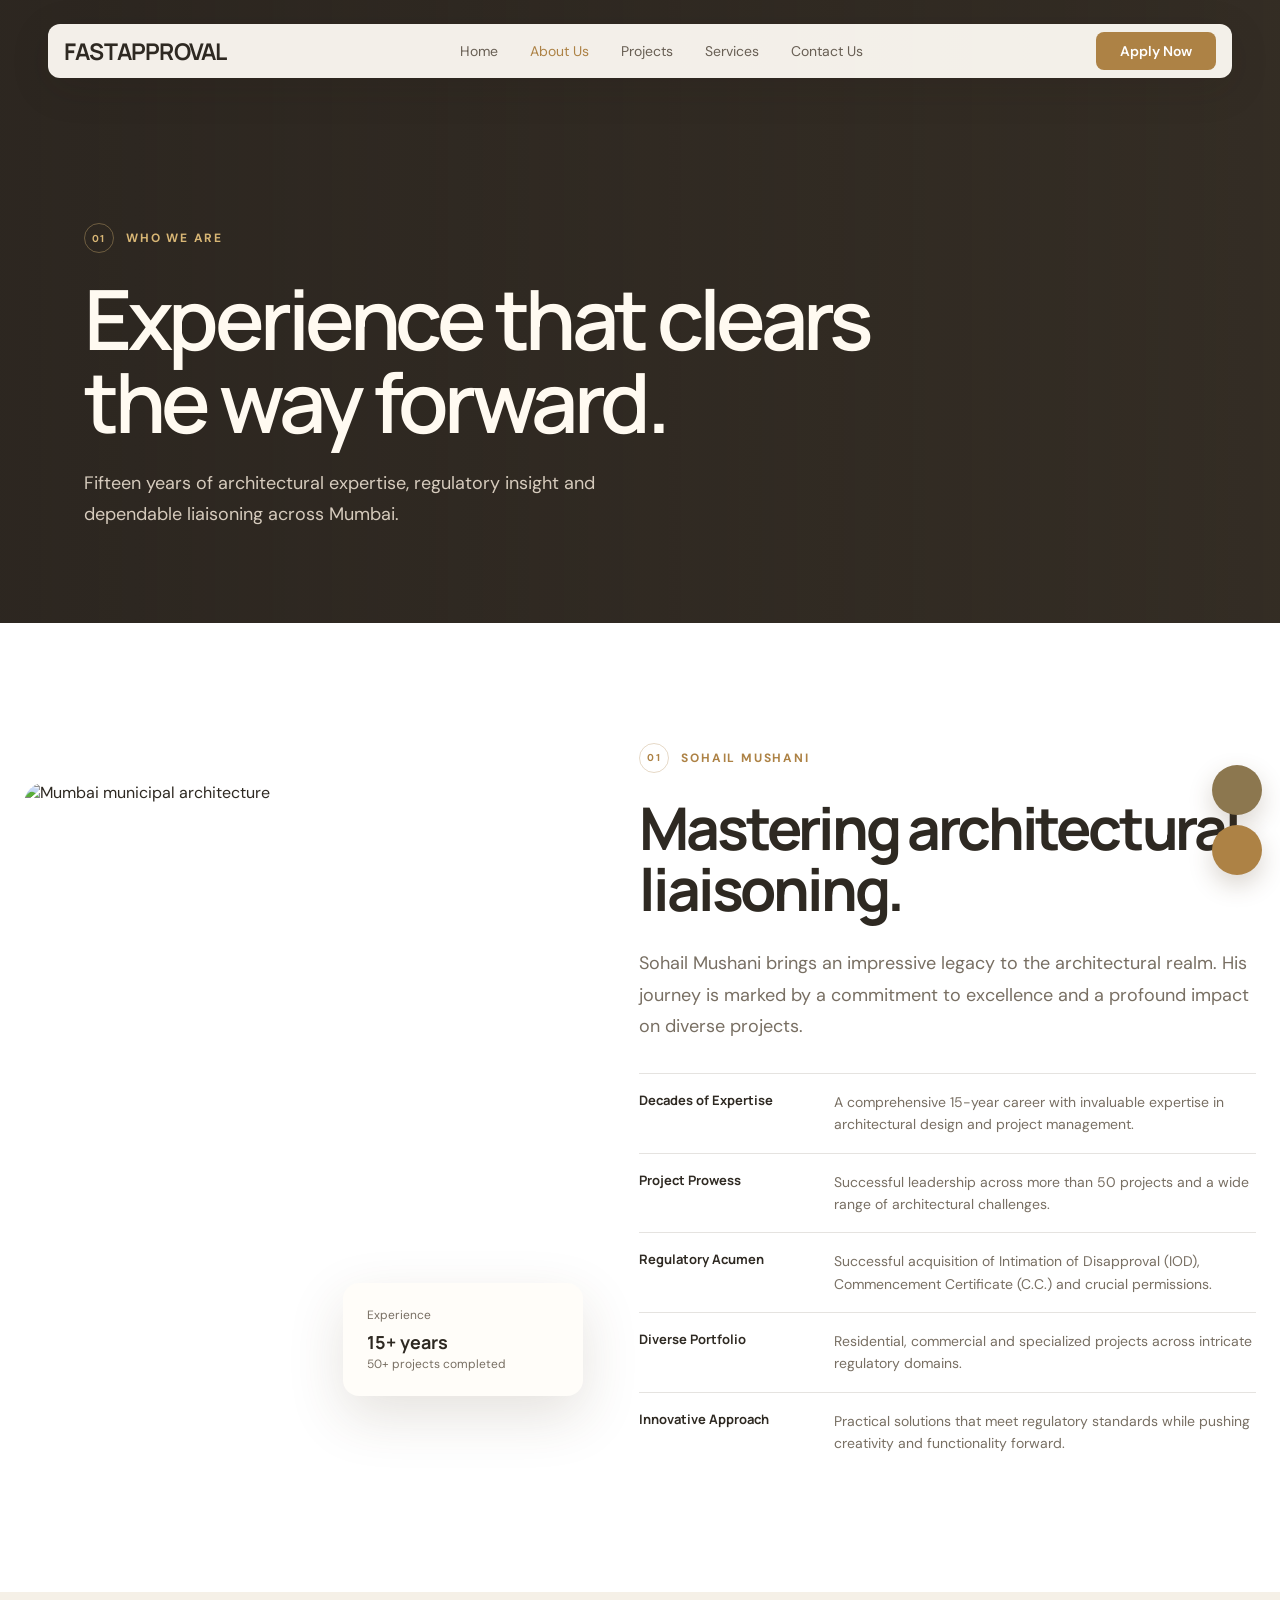
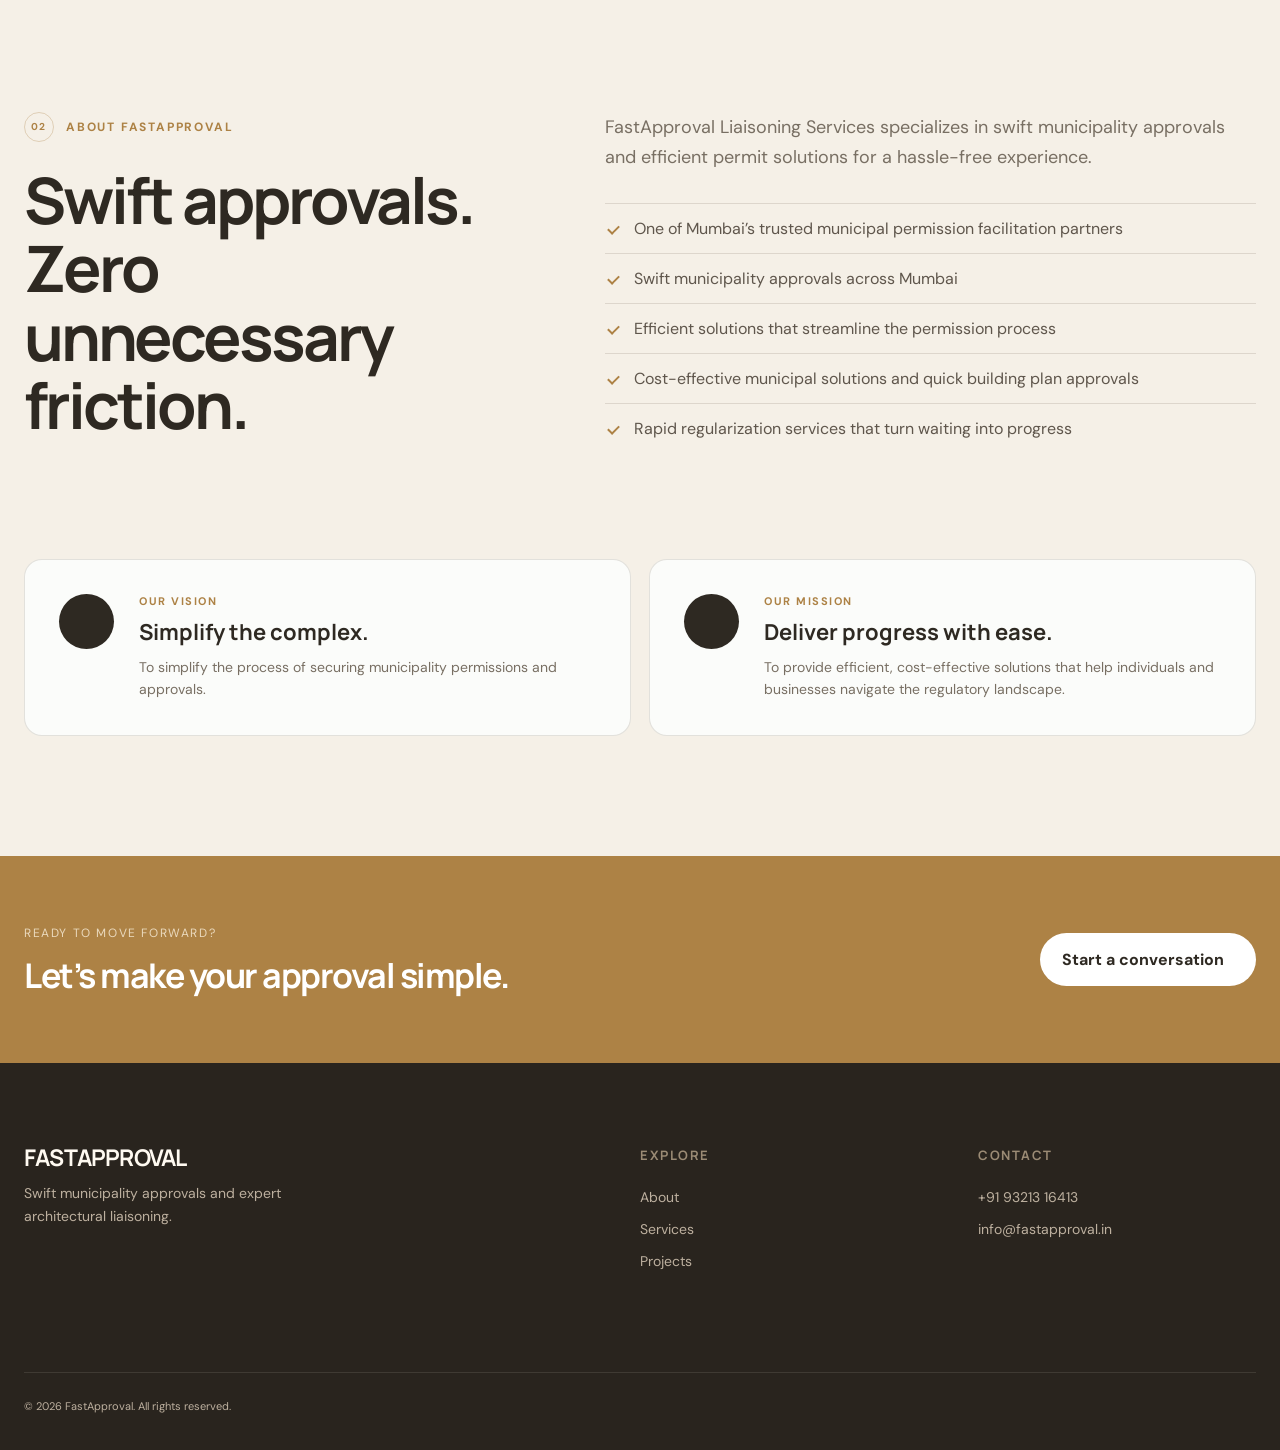
==== frontend/about.html @ 4da354e5 "Update styles for improved aesthetics and accessibility across the frontend" ====
<!doctype html>
<html lang="en">
<head>
  <meta charset="UTF-8" /><meta name="viewport" content="width=device-width, initial-scale=1.0" />
  <meta name="description" content="Meet FastApproval and architectural liaisoning expert Sohail Mushani." />
  <title>About Us | FastApproval</title>
  <link rel="preconnect" href="https://fonts.googleapis.com" /><link rel="preconnect" href="https://fonts.gstatic.com" crossorigin />
  <link href="https://fonts.googleapis.com/css2?family=DM+Sans:wght@400;500;600&family=Manrope:wght@400;500;600;700&display=swap" rel="stylesheet" />
  <link rel="stylesheet" href="./styles.css" />
</head>
<body>
  <header class="inner-hero about-hero">
    <nav class="nav-wrap"><div class="nav inner-nav"><a class="logo" href="./index.html">FASTAPPROVAL</a><div class="nav-links"><a href="./index.html">Home</a><a class="active" href="./about.html">About Us</a><a href="./projects.html">Projects</a><a href="./services.html">Services</a><a href="./contact.html">Contact Us</a></div><a class="nav-cta gold" href="./contact.html">Apply Now</a></div></nav>
    <div class="inner-hero-copy"><div class="eyebrow light"><span>01</span> Who we are</div><h1>Experience that clears<br />the way forward.</h1><p>Fifteen years of architectural expertise, regulatory insight and dependable liaisoning across Mumbai.</p></div>
  </header>
  <main>
    <section class="section inner-about">
      <div class="about-layout">
        <div class="about-visual reveal"><img src="https://images.unsplash.com/photo-1570168007204-dfb528c6958f?auto=format&fit=crop&w=1200&q=88" alt="Mumbai municipal architecture" /><div class="experience-card"><span>Experience</span><strong>15+ years</strong><small>50+ projects completed</small></div></div>
        <div class="about-copy reveal"><div class="eyebrow"><span>01</span> Sohail Mushani</div><h2>Mastering architectural liaisoning.</h2><p class="lead">Sohail Mushani brings an impressive legacy to the architectural realm. His journey is marked by a commitment to excellence and a profound impact on diverse projects.</p>
          <div class="detailed-list">
            <article><strong>Decades of Expertise</strong><p>A comprehensive 15-year career with invaluable expertise in architectural design and project management.</p></article>
            <article><strong>Project Prowess</strong><p>Successful leadership across more than 50 projects and a wide range of architectural challenges.</p></article>
            <article><strong>Regulatory Acumen</strong><p>Successful acquisition of Intimation of Disapproval (IOD), Commencement Certificate (C.C.) and crucial permissions.</p></article>
            <article><strong>Diverse Portfolio</strong><p>Residential, commercial and specialized projects across intricate regulatory domains.</p></article>
            <article><strong>Innovative Approach</strong><p>Practical solutions that meet regulatory standards while pushing creativity and functionality forward.</p></article>
          </div>
        </div>
      </div>
    </section>
    <section class="section beige-section">
      <div class="inner-story reveal"><div><div class="eyebrow"><span>02</span> About FastApproval</div><h2>Swift approvals.<br />Zero unnecessary friction.</h2></div><div><p>FastApproval Liaisoning Services specializes in swift municipality approvals and efficient permit solutions for a hassle-free experience.</p><ul class="premium-checks"><li>One of Mumbai’s trusted municipal permission facilitation partners</li><li>Swift municipality approvals across Mumbai</li><li>Efficient solutions that streamline the permission process</li><li>Cost-effective municipal solutions and quick building plan approvals</li><li>Rapid regularization services that turn waiting into progress</li></ul></div></div>
      <div class="purpose-grid reveal"><article><span><i data-lucide="eye"></i></span><div><p>Our Vision</p><h3>Simplify the complex.</h3><small>To simplify the process of securing municipality permissions and approvals.</small></div></article><article><span><i data-lucide="compass"></i></span><div><p>Our Mission</p><h3>Deliver progress with ease.</h3><small>To provide efficient, cost-effective solutions that help individuals and businesses navigate the regulatory landscape.</small></div></article></div>
    </section>
    <section class="page-cta"><div><span>Ready to move forward?</span><h2>Let’s make your approval simple.</h2></div><a href="./contact.html">Start a conversation <i data-lucide="arrow-up-right"></i></a></section>
  </main>
  <footer class="footer compact-footer"><div class="footer-brand"><a class="logo" href="./index.html">FASTAPPROVAL</a><p>Swift municipality approvals and expert architectural liaisoning.</p></div><div><h3>Explore</h3><a href="./about.html">About</a><a href="./services.html">Services</a><a href="./projects.html">Projects</a></div><div><h3>Contact</h3><a href="tel:+919321316413">+91 93213 16413</a><a href="mailto:info@fastapproval.in">info@fastapproval.in</a></div><p class="copyright">© 2026 FastApproval. All rights reserved.</p></footer>
  <div class="floating-actions"><a class="whatsapp" href="https://wa.me/919321316413" aria-label="WhatsApp"><i data-lucide="message-circle"></i></a><a href="tel:+919321316413" aria-label="Call"><i data-lucide="phone"></i></a></div>
  <script src="https://unpkg.com/lucide@latest"></script><script src="./script.js"></script>
</body>
</html>
---- frontend/styles.css ----
:root{--ink:#2e2922;--muted:#786f63;--blue:#ad8245;--cyan:#d8b675;--cream:#f5f0e7;--line:rgba(73,58,38,.14);--white:#fff;--radius:22px}
*{box-sizing:border-box}html{scroll-behavior:smooth}body{margin:0;font-family:"DM Sans",sans-serif;color:var(--ink);background:#fff;-webkit-font-smoothing:antialiased}a{color:inherit;text-decoration:none}h1,h2,h3,.logo{font-family:"Manrope",sans-serif}button,input,textarea{font:inherit}.hero{min-height:100vh;position:relative;overflow:hidden;color:#f7f2ea;background:#000;display:flex;flex-direction:column}.hero:after{content:"";position:absolute;inset:0;z-index:1;pointer-events:none;background:radial-gradient(circle at 23% 43%,rgba(238,191,124,.16),transparent 32%),linear-gradient(90deg,rgba(3,13,22,.5),rgba(4,17,28,.06) 76%),linear-gradient(180deg,rgba(2,10,18,.16),rgba(2,10,18,.42))}.hero-video{position:absolute;inset:0;width:100%;height:100%;object-fit:cover;z-index:0;filter:saturate(1.16) contrast(1.05) brightness(1.08)}.nav-wrap{position:relative;z-index:2;padding:24px 24px 0}.nav{max-width:1240px;margin:auto;border-radius:12px;padding:8px 16px;display:flex;align-items:center;justify-content:space-between;gap:18px}.logo{font-size:23px;font-weight:700;letter-spacing:-.8px}.nav-links{display:none;align-items:center;gap:32px;font-size:14px}.nav-links a{transition:.2s}.nav-links a:hover{color:#d1d5db}.nav-cta,.primary-btn{display:inline-flex;align-items:center;justify-content:center;background:#fff;color:#000;border-radius:8px;font-size:14px;font-weight:600;padding:10px 24px}.hero-content{position:relative;z-index:2;flex:1;display:flex;flex-direction:column;justify-content:flex-end;padding:0 24px 48px}.hero-grid{width:100%;max-width:1240px;margin:auto auto 0}.animated-heading{margin:0 0 18px;font-size:40px;line-height:1.02;font-weight:500;letter-spacing:-2px;max-width:820px;color:#fff8ed;text-shadow:0 12px 34px rgba(1,9,16,.5)}.animated-heading .line{display:block}.animated-heading .char{display:inline-block;opacity:0;transform:translateX(-18px);transition:opacity .5s,transform .5s}.animated-heading.ready .char{opacity:1;transform:none}.hero-copy p{max-width:620px;margin:0 0 20px;color:rgba(247,242,234,.86);font-size:16px;line-height:1.7}.hero-actions{display:flex;flex-wrap:wrap;gap:16px}.primary-btn,.secondary-btn{padding:12px 32px;font-size:16px}.secondary-btn{display:inline-flex;align-items:center;justify-content:center;border:1px solid rgba(255,255,255,.2);color:#f7f2ea;border-radius:8px;font-weight:500}.hero-tag-wrap{display:flex;margin-top:32px}.hero-tag{border-radius:12px;padding:12px 24px;font-size:18px;font-weight:400}.fade-in{opacity:0;transition:opacity 1s}.fade-in.visible{opacity:1}.liquid-glass{background:rgba(0,0,0,.4);backdrop-filter:blur(7px);-webkit-backdrop-filter:blur(7px);box-shadow:inset 0 1px 1px rgba(255,255,255,.1);position:relative;overflow:hidden}.liquid-glass:before{content:"";position:absolute;inset:0;border-radius:inherit;border:1px solid rgba(255,255,255,.24);pointer-events:none}
.section{padding:120px max(24px,calc((100vw - 1240px)/2))}.eyebrow{display:flex;align-items:center;gap:12px;color:var(--blue);text-transform:uppercase;letter-spacing:1.8px;font-size:12px;font-weight:700;margin-bottom:24px}.eyebrow span{width:30px;height:30px;border:1px solid rgba(173,130,69,.3);border-radius:50%;display:grid;place-items:center;font-size:10px}.eyebrow.light{color:#d8b675}.eyebrow.light span{border-color:rgba(216,182,117,.38)}.trust-strip{max-width:1120px;margin:-34px auto 0;position:relative;z-index:3;background:#fffdf9;border-radius:20px;box-shadow:0 22px 70px rgba(83,62,32,.12);display:grid;grid-template-columns:repeat(4,1fr);padding:25px 20px}.trust-item{padding:5px 30px;border-right:1px solid var(--line);display:flex;flex-direction:column}.trust-item:last-child{border:0}.trust-item strong{font:700 27px "Manrope";letter-spacing:-1px}.trust-item span{font-size:13px;color:var(--muted);margin-top:4px}.about-layout{display:grid;grid-template-columns:.92fr 1.08fr;gap:90px;align-items:center}.about-visual{position:relative}.about-visual img{display:block;width:100%;height:650px;object-fit:cover;border-radius:var(--radius)}.experience-card{position:absolute;right:-34px;bottom:36px;width:240px;padding:24px;border-radius:16px;background:#fffdf9;box-shadow:0 20px 55px rgba(83,62,32,.15);display:flex;flex-direction:column}.experience-card span,.experience-card small{color:var(--muted);font-size:12px}.experience-card strong{font:700 18px "Manrope";margin:7px 0 2px}.about-copy .kicker{color:var(--blue);font-weight:600}.about-copy h2,.section-top h2,.noc-intro h2,.process-heading h2,.contact-copy h2{font-size:clamp(38px,4.6vw,64px);line-height:1.05;letter-spacing:-3.2px;margin:10px 0 28px}.about-copy .lead{font-size:18px;line-height:1.75;color:var(--muted)}.feature-list{margin:38px 0}.feature-list article{display:flex;gap:18px;padding:18px 0;border-top:1px solid var(--line)}.feature-list svg{color:var(--blue);width:23px;flex:none}.feature-list h3{font-size:16px;margin:0 0 6px}.feature-list p{color:var(--muted);margin:0;line-height:1.55;font-size:14px}.text-link{display:inline-flex;align-items:center;gap:9px;font-weight:700;border-bottom:1px solid;padding-bottom:6px}.text-link svg{width:17px}
.about-points{padding:0;margin:-15px 0 30px;list-style:none}.about-points li{position:relative;padding:7px 0 7px 24px;color:var(--muted);font-size:14px}.about-points li:before{content:"";position:absolute;left:2px;top:13px;width:8px;height:4px;border-left:2px solid var(--blue);border-bottom:2px solid var(--blue);transform:rotate(-45deg)}.purpose-grid{display:grid;grid-template-columns:1fr 1fr;gap:18px;margin-top:90px}.purpose-grid article{padding:34px;border:1px solid var(--line);border-radius:18px;display:flex;gap:25px;background:#fbfcfa}.purpose-grid article>span{width:55px;height:55px;display:grid;place-items:center;flex:none;border-radius:50%;background:var(--ink);color:var(--cyan)}.purpose-grid svg{width:23px}.purpose-grid p{color:var(--blue);font-size:11px;text-transform:uppercase;letter-spacing:1.5px;font-weight:700;margin:0 0 9px}.purpose-grid h3{font-size:22px;margin:0 0 9px}.purpose-grid small{color:var(--muted);font-size:14px;line-height:1.6}
.services-section{background:#f3ede2;color:var(--ink)}.section-top{display:flex;justify-content:space-between;align-items:end;gap:60px;margin-bottom:64px}.section-top>p{max-width:430px;color:var(--muted);line-height:1.7;font-size:17px;margin:0 0 10px}.section-top h2{margin-bottom:0}.service-grid{display:grid;grid-template-columns:repeat(6,1fr);gap:16px}.service-card{grid-column:span 2;min-height:350px;border:1px solid rgba(126,91,42,.18);border-radius:18px;padding:28px;position:relative;transition:.35s;background:rgba(255,255,255,.58)}.service-card.wide{grid-column:span 3}.service-card:hover{background:#fff;color:var(--ink);transform:translateY(-5px);box-shadow:0 20px 50px rgba(83,62,32,.1)}.service-card>.card-number{position:absolute;right:25px;top:25px;color:#a69a89;font-size:12px}.service-card>svg{width:38px;height:38px;color:var(--blue);margin-top:42px}.service-card h3{font-size:23px;line-height:1.2;margin:33px 0 13px;max-width:260px}.service-card p{color:var(--muted);line-height:1.65;margin:0;max-width:390px}.service-card:hover p{color:var(--muted)}.service-card>a{position:absolute;right:26px;bottom:25px;width:40px;height:40px;border:1px solid rgba(126,91,42,.2);border-radius:50%;display:grid;place-items:center}.service-card:hover>a{border-color:var(--line);background:#f7f2e9}.service-card>a svg{width:17px}
.noc-section{background:var(--cream);display:grid;grid-template-columns:.8fr 1.2fr;gap:100px}.noc-intro{position:sticky;top:35px;align-self:start}.noc-intro h2{font-size:52px}.noc-intro>p{color:var(--muted);line-height:1.75;font-size:17px}.noc-list{display:grid;grid-template-columns:1fr 1fr;border-top:1px solid var(--line)}.noc-list span{min-height:108px;border-bottom:1px solid var(--line);display:flex;align-items:center;gap:16px;font:600 16px "Manrope"}.noc-list span:nth-child(odd){border-right:1px solid var(--line);padding-right:25px}.noc-list span:nth-child(even){padding-left:25px}.noc-list svg{width:22px;color:var(--blue)}
.section-top.dark-text>p{color:var(--muted)}.project-feature{display:grid;grid-template-columns:1.2fr .8fr;border-radius:var(--radius);overflow:hidden;background:var(--ink);color:#fffaf1}.project-image{min-height:500px;background:url("https://images.unsplash.com/photo-1597047084897-51e81819a499?auto=format&fit=crop&w=1200&q=88") center/cover}.project-feature-copy{padding:60px}.project-feature-copy>span{color:var(--cyan);text-transform:uppercase;letter-spacing:1.5px;font-size:11px}.project-feature-copy h3{font-size:34px;line-height:1.2;letter-spacing:-1.5px;margin:20px 0}.project-feature-copy p{color:#c6b9a7;line-height:1.7}.project-tags{display:flex;flex-wrap:wrap;gap:8px;margin-top:35px}.project-tags span{font-size:12px;padding:9px 12px;border:1px solid rgba(255,248,234,.18);border-radius:30px}.project-list{margin-top:30px;border-top:1px solid var(--line)}.project-list article{display:grid;grid-template-columns:60px 1.1fr 1fr 30px;align-items:center;padding:25px 5px;border-bottom:1px solid var(--line);transition:.25s}.project-list article:hover{padding-left:18px;background:#faf6ef}.project-list article>span{font-size:11px;color:var(--blue)}.project-list h3{font-size:17px;margin:0}.project-list p{margin:0;color:var(--muted)}.project-list svg{width:18px}.liaisoning{margin-top:70px}.liaisoning>p{font-size:12px;text-transform:uppercase;letter-spacing:1.7px;color:var(--blue);font-weight:700}.liaisoning>div{display:flex;flex-wrap:wrap;gap:9px}.liaisoning span{padding:11px 15px;background:var(--cream);border-radius:30px;font-size:13px;color:#62594d}
.pipeline{margin-top:85px;padding-top:65px;border-top:1px solid var(--line);display:grid;grid-template-columns:.6fr 1.4fr;gap:70px}.pipeline-heading>p,.pipeline-columns>div>span{font-size:11px;text-transform:uppercase;letter-spacing:1.6px;color:var(--blue);font-weight:700}.pipeline-heading h3{font-size:36px;letter-spacing:-1.5px;margin:12px 0}.pipeline-columns{display:grid;grid-template-columns:1fr 1fr;gap:50px}.pipeline-columns article{display:grid;grid-template-columns:28px 1fr;column-gap:12px;padding:17px 0;border-bottom:1px solid var(--line)}.pipeline-columns svg{grid-row:1/3;width:19px;color:var(--blue)}.pipeline-columns p{margin:0;font-weight:600}.pipeline-columns small{color:var(--muted);margin-top:4px}
.process-section{background:#3b3328;color:#fffaf1}.process-heading{text-align:center;margin-bottom:65px}.process-heading .eyebrow{justify-content:center}.process-steps{display:grid;grid-template-columns:repeat(4,1fr)}.process-steps article{padding:35px;border-right:1px solid rgba(255,248,234,.14);position:relative}.process-steps article:last-child{border:0}.process-steps strong{position:absolute;right:22px;top:15px;color:#958671;font:500 12px "Manrope"}.process-steps svg{width:34px;height:34px;color:#d8b675}.process-steps h3{font-size:22px;margin:30px 0 12px}.process-steps p{color:#c6b9a7;line-height:1.65;font-size:14px}
.testimonials-section{background:#fff}.testimonial-intro{max-width:700px;margin-bottom:55px}.testimonial-intro h2{font-size:clamp(38px,4.5vw,62px);line-height:1.08;letter-spacing:-3px;margin:0}.testimonial-grid{display:grid;grid-template-columns:repeat(3,1fr);gap:18px}.testimonial-grid article{border:1px solid var(--line);border-radius:18px;padding:34px;min-height:330px;display:flex;flex-direction:column}.testimonial-grid article.featured{background:var(--cream);transform:translateY(-18px)}.testimonial-grid>article>svg{color:var(--blue);width:31px;height:31px}.testimonial-grid article>p{font-size:16px;line-height:1.75;color:#435460;flex:1;margin:28px 0}.testimonial-grid article>div{border-top:1px solid var(--line);padding-top:20px;display:flex;flex-direction:column}.testimonial-grid strong{font:700 14px "Manrope"}.testimonial-grid span{font-size:11px;color:var(--muted);margin-top:3px}
.contact-section{background:#f6f1e8}.contact-shell{background:#3b3328;border-radius:28px;padding:70px;display:grid;grid-template-columns:.85fr 1.15fr;gap:85px;color:#fffaf1;box-shadow:0 25px 70px rgba(76,58,34,.12)}.contact-copy h2{font-size:54px}.contact-copy>p{color:#c6b9a7;line-height:1.7;font-size:17px}.contact-details{margin-top:45px}.contact-details>a,.contact-details>div{display:flex;gap:15px;align-items:flex-start;margin:22px 0;color:#f7efe3;font-size:14px}.contact-details svg{width:20px;color:#d8b675;flex:none}.contact-details span{line-height:1.45}.contact-details small{display:block;color:#9f907b;margin-bottom:4px}.contact-form{display:grid;grid-template-columns:1fr 1fr;gap:20px;background:#fffdf9;color:var(--ink);padding:36px;border-radius:20px}.contact-form label span{display:block;font-size:12px;font-weight:700;margin:0 0 8px}.contact-form input,.contact-form textarea{width:100%;border:1px solid var(--line);border-radius:9px;background:#f8f4ed;padding:14px;color:var(--ink);outline:none}.contact-form input:focus,.contact-form textarea:focus{border-color:var(--blue)}.contact-form textarea{height:112px;resize:vertical}.contact-form .full{grid-column:1/-1}.contact-form button{border:0;border-radius:9px;background:#ad8245;color:#fff;padding:16px;display:flex;justify-content:center;align-items:center;gap:10px;font-weight:700;cursor:pointer}.contact-form button svg{width:18px}.disclaimer{max-width:1000px;margin:34px auto 0;color:#82786b;font-size:11px;line-height:1.7;text-align:center}
.map-card{margin-top:24px;background:#fff;border-radius:22px;padding:18px;display:grid;grid-template-columns:.65fr 1.35fr;gap:20px;box-shadow:0 15px 50px rgba(8,27,44,.07)}.map-card>div{padding:35px}.map-card>div>span{font-size:11px;text-transform:uppercase;letter-spacing:1.5px;color:var(--blue);font-weight:700}.map-card h3{font-size:27px;margin:12px 0}.map-card p{color:var(--muted);line-height:1.65;font-size:14px}.map-card a{display:inline-flex;align-items:center;gap:8px;font-weight:700;font-size:13px;margin-top:15px}.map-card a svg{width:16px}.map-card iframe{width:100%;height:310px;border:0;border-radius:14px;filter:saturate(.75)}
.footer{background:#29241e;color:#fffaf1;padding:78px max(24px,calc((100vw - 1240px)/2)) 26px;display:grid;grid-template-columns:2fr 1fr 1fr 1.3fr;gap:60px}.footer h3{font-size:13px;text-transform:uppercase;letter-spacing:1.5px;color:#9b8b75;margin:5px 0 22px}.footer p,.footer a:not(.logo){display:block;color:#bdb09f;line-height:1.65;margin:9px 0;font-size:14px}.footer-brand p{max-width:330px}.footer-cta>a{font:600 22px "Manrope"!important;color:#fffaf1!important;display:flex!important;align-items:center;gap:10px}.footer-cta svg{width:20px;color:#d8b675}.copyright{grid-column:1/-1;border-top:1px solid rgba(255,248,234,.1);padding-top:24px;margin-top:30px!important;font-size:11px!important}.floating-actions{position:fixed;right:18px;bottom:25px;z-index:10;display:grid;gap:10px}.floating-actions a{width:50px;height:50px;border-radius:50%;display:grid;place-items:center;background:#ad8245;color:#fff;box-shadow:0 10px 25px rgba(87,66,36,.22)}.floating-actions .whatsapp{background:#8c774f}.floating-actions svg{width:21px}.reveal{opacity:0;transform:translateY(25px);transition:opacity .75s ease,transform .75s ease}.reveal.in-view{opacity:1;transform:none}
@media(min-width:768px){.nav-wrap,.hero-content{padding-left:48px;padding-right:48px}.nav-links{display:flex}.animated-heading{font-size:54px}.hero-copy p{font-size:18px}}@media(min-width:1024px){.hero-content{padding:0 64px 64px}.hero-grid{display:grid;grid-template-columns:1.25fr .75fr;align-items:end;gap:48px}.animated-heading{font-size:68px}.hero-tag-wrap{justify-content:flex-end}.hero-tag{font-size:24px}}@media(min-width:1280px){.animated-heading{font-size:78px}}
@media(max-width:900px){.trust-strip{margin:0;border-radius:0;grid-template-columns:1fr 1fr}.trust-item:nth-child(2){border-right:0}.trust-item{margin:8px 0}.section{padding-top:85px;padding-bottom:85px}.about-layout,.noc-section,.contact-shell{grid-template-columns:1fr;gap:50px}.about-visual{max-width:650px}.experience-card{right:20px}.service-card,.service-card.wide{grid-column:span 3}.section-top{align-items:start;flex-direction:column;gap:20px}.noc-intro{position:static}.project-feature{grid-template-columns:1fr}.project-image{min-height:390px}.pipeline{grid-template-columns:1fr;gap:25px}.process-steps{grid-template-columns:1fr 1fr}.process-steps article:nth-child(2){border-right:0}.testimonial-grid{grid-template-columns:1fr}.testimonial-grid article.featured{transform:none}.map-card{grid-template-columns:1fr}.footer{grid-template-columns:2fr 1fr 1fr}.footer-cta{grid-column:1/-1}.contact-shell{padding:45px}}
@media(max-width:600px){.nav-wrap{padding:14px 14px 0}.nav{padding:7px 10px}.logo{font-size:17px}.nav-cta{padding:9px 12px}.hero-content{padding:0 20px 34px}.animated-heading{font-size:39px;letter-spacing:-1.7px}.hero-copy p{font-size:14px}.primary-btn,.secondary-btn{padding:11px 22px;font-size:14px}.hero-tag{font-size:14px;padding:10px 14px}.trust-strip{padding:18px 12px}.trust-item{padding:5px 14px}.trust-item strong{font-size:23px}.trust-item span{font-size:11px}.section{padding:72px 20px}.about-copy h2,.section-top h2,.noc-intro h2,.process-heading h2,.contact-copy h2{font-size:37px;letter-spacing:-2px}.about-visual img{height:440px}.experience-card{position:relative;right:auto;bottom:auto;width:calc(100% - 30px);margin:-55px auto 0}.purpose-grid{grid-template-columns:1fr;margin-top:60px}.purpose-grid article{padding:25px;gap:18px}.purpose-grid article>span{width:45px;height:45px}.service-grid{display:block}.service-card{min-height:300px;margin-bottom:14px}.noc-list{grid-template-columns:1fr}.noc-list span:nth-child(n){border-right:0;padding:0;min-height:80px}.project-image{min-height:290px}.project-feature-copy{padding:30px 24px}.project-feature-copy h3{font-size:27px}.project-list article{grid-template-columns:35px 1fr 20px;gap:8px}.project-list p{grid-column:2}.project-list svg{grid-column:3;grid-row:1/3}.pipeline-columns{grid-template-columns:1fr;gap:35px}.process-steps{grid-template-columns:1fr}.process-steps article{border-right:0;border-bottom:1px solid rgba(255,255,255,.13);padding:30px 10px}.testimonial-grid article{min-height:290px;padding:27px}.contact-shell{padding:32px 20px;border-radius:18px}.contact-form{grid-template-columns:1fr;padding:22px 16px}.contact-form .full{grid-column:auto}.map-card{padding:10px}.map-card>div{padding:22px 15px}.map-card iframe{height:260px}.footer{grid-template-columns:1fr;gap:28px;padding-top:55px}.footer-cta{grid-column:auto}.floating-actions a{width:44px;height:44px}}
@media(prefers-reduced-motion:reduce){html{scroll-behavior:auto}.reveal,.animated-heading .char{transition:none}.reveal{opacity:1;transform:none}}

/* Inner pages */
.inner-hero{min-height:590px;position:relative;color:#fffaf1;background:#3b3328;overflow:hidden}.inner-hero:before{content:"";position:absolute;inset:0;background:linear-gradient(90deg,rgba(45,37,29,.91),rgba(45,37,29,.48)),var(--page-image) center/cover;filter:saturate(.72)}.about-hero{--page-image:url("https://images.unsplash.com/photo-1486406146926-c627a92ad1ab?auto=format&fit=crop&w=1800&q=88")}.services-hero{--page-image:url("https://images.unsplash.com/photo-1503387762-592deb58ef4e?auto=format&fit=crop&w=1800&q=88")}.projects-hero{--page-image:url("https://images.unsplash.com/photo-1444723121867-7a241cacace9?auto=format&fit=crop&w=1800&q=88")}.contact-hero{--page-image:url("https://images.unsplash.com/photo-1524230572899-a752b3835840?auto=format&fit=crop&w=1800&q=88")}.inner-nav{background:rgba(255,252,246,.94);color:var(--ink);box-shadow:0 10px 40px rgba(32,25,18,.12)}.inner-nav .nav-links a{color:#685f54}.inner-nav .nav-links a:hover,.inner-nav .nav-links a.active{color:var(--blue)}.nav-cta.gold{background:#ad8245;color:#fff}.inner-hero-copy{position:relative;z-index:2;max-width:1240px;margin:0 auto;padding:145px 24px 75px}.inner-hero-copy h1{font-size:clamp(48px,6.5vw,86px);line-height:1;letter-spacing:-4.5px;margin:0 0 25px;font-weight:600}.inner-hero-copy>p{max-width:600px;font-size:18px;line-height:1.7;color:#d6cbbd}.inner-about{background:#fff}.detailed-list{margin-top:30px}.detailed-list article{display:grid;grid-template-columns:170px 1fr;gap:25px;padding:17px 0;border-top:1px solid var(--line)}.detailed-list strong{font:700 13px "Manrope"}.detailed-list p{margin:0;color:var(--muted);font-size:14px;line-height:1.6}.beige-section{background:#f5f0e7}.inner-story{display:grid;grid-template-columns:.85fr 1.15fr;gap:100px}.inner-story h2,.page-heading h2,.project-pipeline-page h2{font-size:clamp(40px,5vw,66px);line-height:1.07;letter-spacing:-3px;margin:0}.inner-story>div:last-child>p{font-size:18px;color:var(--muted);line-height:1.7;margin-top:0}.premium-checks{list-style:none;padding:0;margin-top:30px}.premium-checks li{padding:14px 0 14px 29px;border-top:1px solid var(--line);position:relative;color:#5f564c}.premium-checks li:before{content:"";position:absolute;left:3px;top:21px;width:9px;height:5px;border-left:2px solid var(--blue);border-bottom:2px solid var(--blue);transform:rotate(-45deg)}.page-cta{padding:65px max(24px,calc((100vw - 1240px)/2));background:#ad8245;color:#fff;display:flex;align-items:center;justify-content:space-between;gap:30px}.page-cta span{font-size:12px;text-transform:uppercase;letter-spacing:1.6px;color:#ead9bd}.page-cta h2{font-size:34px;margin:10px 0 0;letter-spacing:-1.5px}.page-cta>a{display:inline-flex;align-items:center;gap:10px;padding:16px 22px;border-radius:40px;background:#fff;color:var(--ink);font-weight:700;white-space:nowrap}.page-cta svg{width:18px}.compact-footer{grid-template-columns:2fr 1fr 1fr}.page-heading{max-width:800px;margin-bottom:65px}.page-noc{max-width:none;grid-template-columns:repeat(3,1fr);border:1px solid var(--line);border-bottom:0}.page-noc span{padding:0 35px!important;border-right:1px solid var(--line)!important}.page-noc span:nth-child(3n){border-right:0!important}.service-details{padding-top:110px}.service-row{display:grid;grid-template-columns:1fr 1fr;gap:90px;align-items:center;padding:65px 0;border-top:1px solid var(--line)}.service-row.reverse .service-row-image{order:2}.service-row-image{height:520px;border-radius:20px;background:center/cover}.service-row-image.plans{background-image:url("https://images.unsplash.com/photo-1503387762-592deb58ef4e?auto=format&fit=crop&w=1000&q=85")}.service-row-image.regularization{background-image:url("https://images.unsplash.com/photo-1454165804606-c3d57bc86b40?auto=format&fit=crop&w=1000&q=85")}.service-row-image.repairs{background-image:url("https://images.unsplash.com/photo-1504307651254-35680f356dfd?auto=format&fit=crop&w=1000&q=85")}.service-row-image.audit{background-image:url("https://images.unsplash.com/photo-1487958449943-2429e8be8625?auto=format&fit=crop&w=1000&q=85")}.service-row-image.certification{background-image:url("https://images.unsplash.com/photo-1503387837-b154d5074bd2?auto=format&fit=crop&w=1000&q=85")}.service-row>div:last-child>span{font-size:11px;color:var(--blue);font-weight:700}.service-row>div:last-child>svg{display:block;width:35px;height:35px;color:var(--blue);margin:28px 0}.service-row h2{font-size:40px;line-height:1.12;letter-spacing:-2px;margin:0 0 12px}.service-row h4{font-size:12px;text-transform:uppercase;letter-spacing:1.1px;color:var(--blue)}.service-row p,.service-row li{color:var(--muted);line-height:1.7}.service-row ul{list-style:none;padding:0}.service-row li{position:relative;padding:8px 0 8px 23px}.service-row li:before{content:"";position:absolute;left:2px;top:15px;width:8px;height:4px;border-left:2px solid var(--blue);border-bottom:2px solid var(--blue);transform:rotate(-45deg)}.approval-grid{display:grid;grid-template-columns:repeat(4,1fr);gap:14px}.approval-grid article{min-height:190px;border:1px solid var(--line);border-radius:16px;padding:26px;display:flex;flex-direction:column;justify-content:space-between;background:#fdfbf7}.approval-grid svg{width:31px;color:var(--blue)}.approval-grid span{font:600 16px "Manrope"}.named-projects{margin-top:60px;display:grid;grid-template-columns:repeat(4,1fr);border-top:1px solid var(--line)}.named-projects article{padding:28px 22px;border-right:1px solid var(--line)}.named-projects article:last-child{border:0}.named-projects span{font-size:10px;color:var(--blue)}.named-projects h3{font-size:17px;margin:20px 0 7px}.named-projects p{font-size:13px;color:var(--muted);margin:0}.case-grid{display:grid;grid-template-columns:repeat(3,1fr);gap:13px}.case-grid article{min-height:150px;padding:28px;border-radius:14px;background:#fffdf9;border:1px solid var(--line);display:flex;align-items:flex-end;font:600 15px "Manrope";line-height:1.4}.project-pipeline-page{background:#fff}.pipeline-board{display:grid;grid-template-columns:1fr 1fr;gap:35px;margin-top:60px}.pipeline-board>div{background:#f6f0e6;border-radius:18px;padding:32px}.pipeline-board>div>span{color:var(--blue);font-size:11px;text-transform:uppercase;letter-spacing:1.5px;font-weight:700}.pipeline-board article{display:grid;grid-template-columns:35px 1fr;column-gap:15px;padding:22px 0;border-bottom:1px solid var(--line)}.pipeline-board article:last-child{border:0}.pipeline-board svg{grid-row:1/3;color:var(--blue);width:23px}.pipeline-board h3{font-size:16px;margin:0}.pipeline-board p{color:var(--muted);font-size:13px;margin:5px 0 0}.contact-page{background:#f8f4ed}.contact-options{display:grid;grid-template-columns:1fr 1fr 1.2fr;gap:12px;margin-bottom:90px}.contact-options>a,.contact-options>div{padding:28px;background:#fff;border:1px solid var(--line);border-radius:14px;display:flex;gap:17px;align-items:flex-start}.contact-options svg{color:var(--blue);width:22px;flex:none}.contact-options span{font-size:14px;line-height:1.6;color:#544c43}.contact-options small{display:block;color:var(--muted);font-size:11px;margin-bottom:8px}.contact-page-grid{display:grid;grid-template-columns:.75fr 1.25fr;gap:80px;align-items:start;margin-bottom:35px}.contact-page-copy h2{font-size:clamp(38px,4vw,56px);line-height:1.08;letter-spacing:-2.5px}.contact-page-copy>p{color:var(--muted);line-height:1.75;font-size:17px}
@media(min-width:768px){.inner-hero-copy{padding-left:48px;padding-right:48px}}@media(min-width:1024px){.inner-hero-copy{padding-left:64px;padding-right:64px}}
@media(max-width:900px){.inner-story,.service-row,.contact-page-grid{grid-template-columns:1fr;gap:45px}.service-row.reverse .service-row-image{order:0}.page-noc{grid-template-columns:1fr 1fr}.page-noc span:nth-child(3n){border-right:1px solid var(--line)!important}.page-noc span:nth-child(even){border-right:0!important}.approval-grid,.named-projects{grid-template-columns:1fr 1fr}.named-projects article:nth-child(even){border-right:0}.case-grid{grid-template-columns:1fr 1fr}.contact-options{grid-template-columns:1fr}.service-row-image{height:420px}.inner-hero{min-height:520px}}
@media(max-width:600px){.inner-hero{min-height:500px}.inner-hero-copy{padding:125px 20px 55px}.inner-hero-copy h1{font-size:46px;letter-spacing:-3px}.inner-hero-copy>p{font-size:15px}.detailed-list article{grid-template-columns:1fr;gap:7px}.page-cta{align-items:flex-start;flex-direction:column;padding:45px 20px}.page-cta h2{font-size:27px}.page-noc,.approval-grid,.named-projects,.case-grid,.pipeline-board{grid-template-columns:1fr}.page-noc span:nth-child(n){border-right:0!important}.named-projects article{border-right:0;border-bottom:1px solid var(--line)}.service-row{padding:45px 0}.service-row-image{height:310px}.service-row h2{font-size:32px}.contact-options{margin-bottom:60px}.compact-footer{grid-template-columns:1fr}}
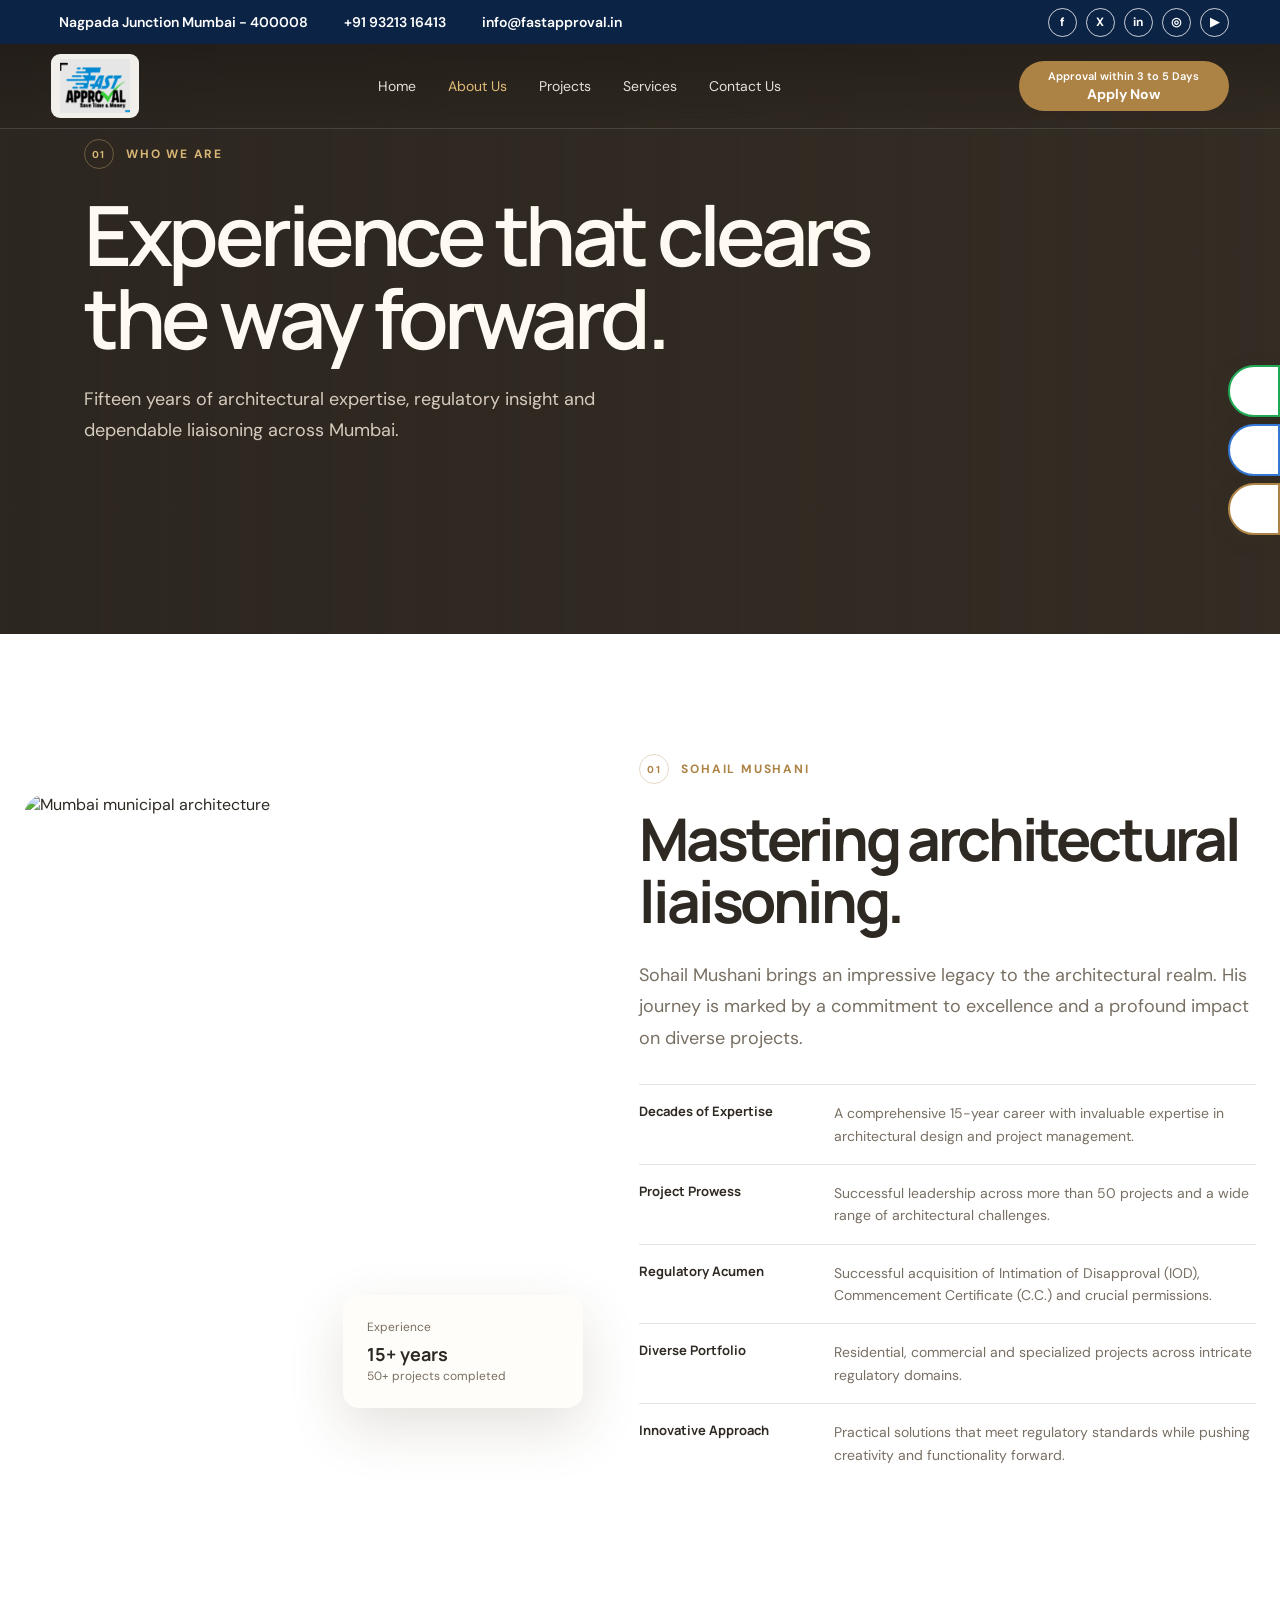
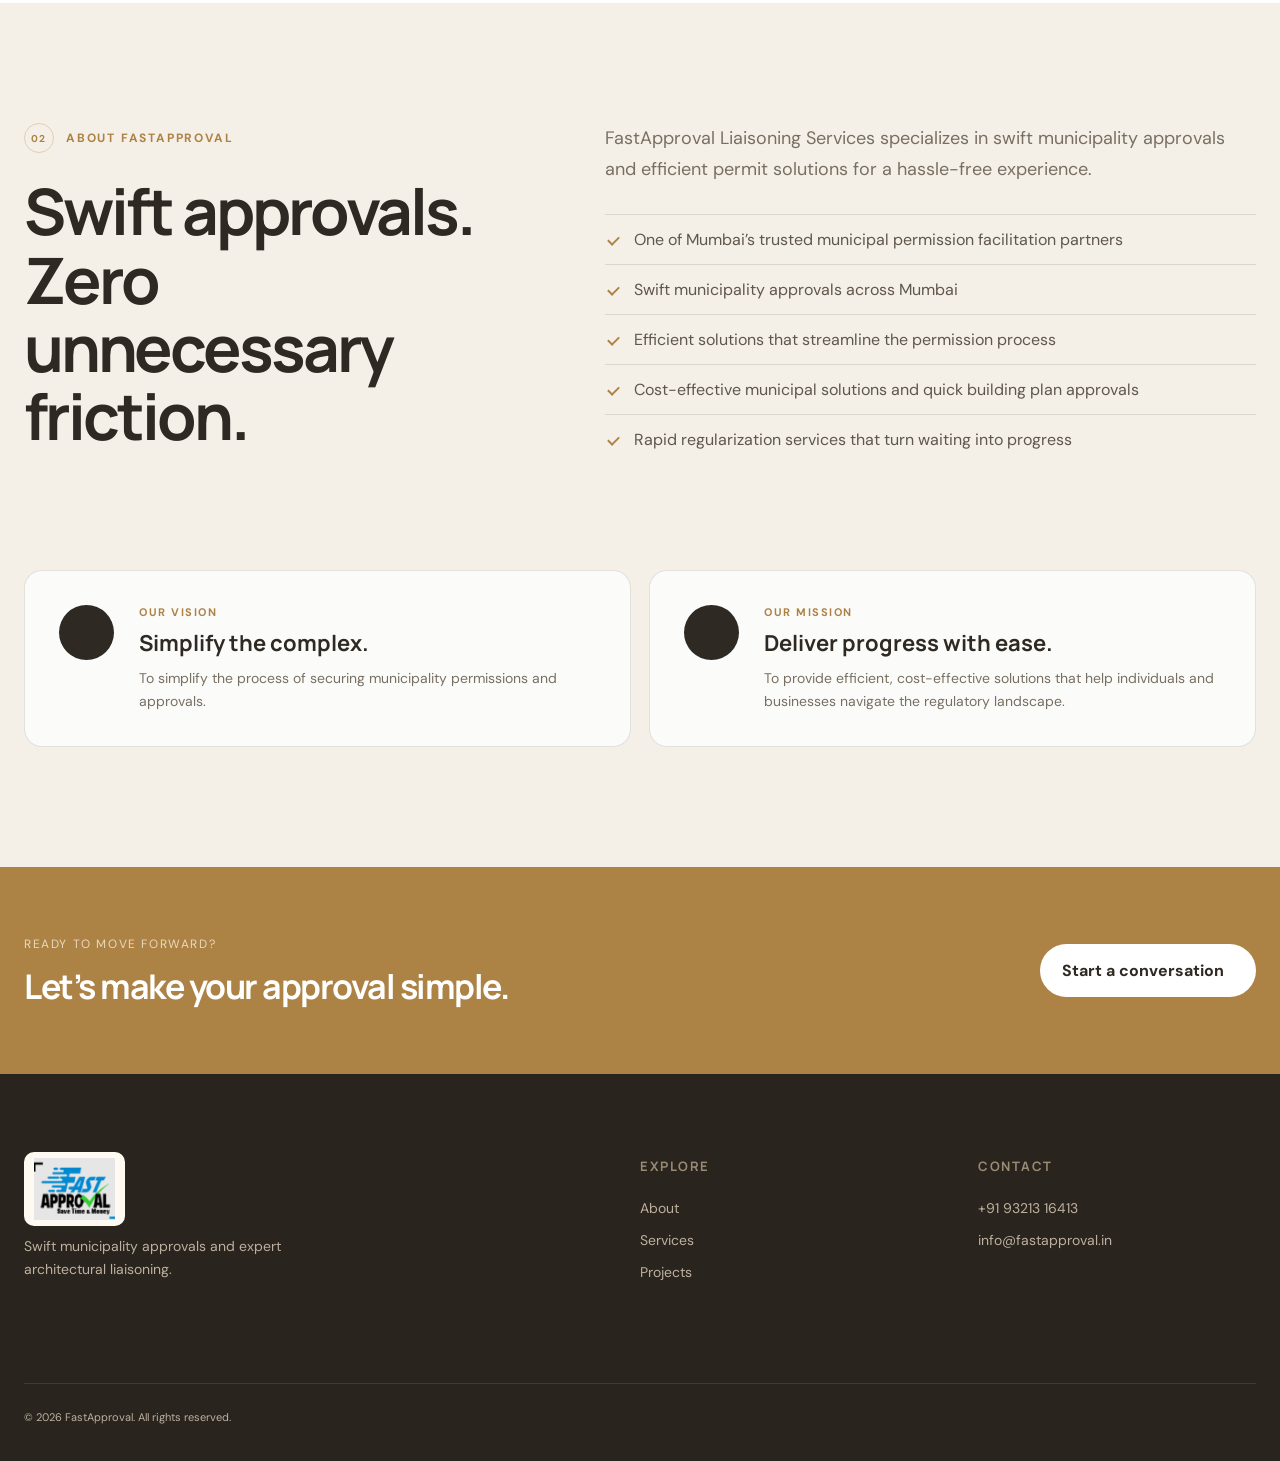
==== commit aef2272c: "Enhance navigation and contact visibility; update styles for improved responsiveness and aesthetics " ====
--- a/frontend/about.html
+++ b/frontend/about.html
@@ -9,8 +9,9 @@
   <link rel="stylesheet" href="./styles.css" />
 </head>
 <body>
+  <div class="topbar"><div class="topbar-inner"><div class="topbar-contact"><a href="https://maps.google.com/?q=Nagpada+Junction+Mumbai" target="_blank" rel="noreferrer"><i data-lucide="map-pin"></i><span>Nagpada Junction Mumbai - 400008</span></a><a href="tel:+919321316413"><i data-lucide="phone"></i><span>+91 93213 16413</span></a><a href="mailto:info@fastapproval.in"><i data-lucide="mail"></i><span>info@fastapproval.in</span></a></div><div class="topbar-socials"><a href="#" aria-label="Facebook">f</a><a href="#" aria-label="X">X</a><a href="#" aria-label="LinkedIn">in</a><a href="#" aria-label="Instagram">◎</a><a href="#" aria-label="YouTube">▶</a></div></div></div>
   <header class="inner-hero about-hero">
-    <nav class="nav-wrap"><div class="nav inner-nav"><a class="logo" href="./index.html">FASTAPPROVAL</a><div class="nav-links"><a href="./index.html">Home</a><a class="active" href="./about.html">About Us</a><a href="./projects.html">Projects</a><a href="./services.html">Services</a><a href="./contact.html">Contact Us</a></div><a class="nav-cta gold" href="./contact.html">Apply Now</a></div></nav>
+    <nav class="nav-wrap"><div class="nav inner-nav"><a class="logo logo-image" href="./index.html"><img src="./public/mushani%20logo.png" alt="FastApproval" /></a><div class="nav-links"><a href="./index.html">Home</a><a class="active" href="./about.html">About Us</a><a href="./projects.html">Projects</a><a href="./services.html">Services</a><a href="./contact.html">Contact Us</a></div><a class="nav-cta gold urgent-cta" href="./contact.html"><span>Approval within 3 to 5 Days</span><strong>Apply Now</strong></a></div></nav>
     <div class="inner-hero-copy"><div class="eyebrow light"><span>01</span> Who we are</div><h1>Experience that clears<br />the way forward.</h1><p>Fifteen years of architectural expertise, regulatory insight and dependable liaisoning across Mumbai.</p></div>
   </header>
   <main>
@@ -34,8 +35,8 @@
     </section>
     <section class="page-cta"><div><span>Ready to move forward?</span><h2>Let’s make your approval simple.</h2></div><a href="./contact.html">Start a conversation <i data-lucide="arrow-up-right"></i></a></section>
   </main>
-  <footer class="footer compact-footer"><div class="footer-brand"><a class="logo" href="./index.html">FASTAPPROVAL</a><p>Swift municipality approvals and expert architectural liaisoning.</p></div><div><h3>Explore</h3><a href="./about.html">About</a><a href="./services.html">Services</a><a href="./projects.html">Projects</a></div><div><h3>Contact</h3><a href="tel:+919321316413">+91 93213 16413</a><a href="mailto:info@fastapproval.in">info@fastapproval.in</a></div><p class="copyright">© 2026 FastApproval. All rights reserved.</p></footer>
-  <div class="floating-actions"><a class="whatsapp" href="https://wa.me/919321316413" aria-label="WhatsApp"><i data-lucide="message-circle"></i></a><a href="tel:+919321316413" aria-label="Call"><i data-lucide="phone"></i></a></div>
+  <footer class="footer compact-footer"><div class="footer-brand"><a class="logo logo-image footer-logo" href="./index.html"><img src="./public/mushani%20logo.png" alt="FastApproval" /></a><p>Swift municipality approvals and expert architectural liaisoning.</p></div><div><h3>Explore</h3><a href="./about.html">About</a><a href="./services.html">Services</a><a href="./projects.html">Projects</a></div><div><h3>Contact</h3><a href="tel:+919321316413">+91 93213 16413</a><a href="mailto:info@fastapproval.in">info@fastapproval.in</a></div><p class="copyright">© 2026 FastApproval. All rights reserved.</p></footer>
+  <div class="floating-actions"><a class="whatsapp" href="https://wa.me/919321316413" aria-label="WhatsApp"><i data-lucide="message-circle"></i></a><a class="phone" href="tel:+919321316413" aria-label="Call"><i data-lucide="phone"></i></a><a class="email" href="mailto:info@fastapproval.in" aria-label="Email"><i data-lucide="mail"></i><span>info@fastapproval.in</span></a></div>
   <script src="https://unpkg.com/lucide@latest"></script><script src="./script.js"></script>
 </body>
 </html>
--- a/frontend/styles.css
+++ b/frontend/styles.css
@@ -21,3 +21,28 @@
 @media(min-width:768px){.inner-hero-copy{padding-left:48px;padding-right:48px}}@media(min-width:1024px){.inner-hero-copy{padding-left:64px;padding-right:64px}}
 @media(max-width:900px){.inner-story,.service-row,.contact-page-grid{grid-template-columns:1fr;gap:45px}.service-row.reverse .service-row-image{order:0}.page-noc{grid-template-columns:1fr 1fr}.page-noc span:nth-child(3n){border-right:1px solid var(--line)!important}.page-noc span:nth-child(even){border-right:0!important}.approval-grid,.named-projects{grid-template-columns:1fr 1fr}.named-projects article:nth-child(even){border-right:0}.case-grid{grid-template-columns:1fr 1fr}.contact-options{grid-template-columns:1fr}.service-row-image{height:420px}.inner-hero{min-height:520px}}
 @media(max-width:600px){.inner-hero{min-height:500px}.inner-hero-copy{padding:125px 20px 55px}.inner-hero-copy h1{font-size:46px;letter-spacing:-3px}.inner-hero-copy>p{font-size:15px}.detailed-list article{grid-template-columns:1fr;gap:7px}.page-cta{align-items:flex-start;flex-direction:column;padding:45px 20px}.page-cta h2{font-size:27px}.page-noc,.approval-grid,.named-projects,.case-grid,.pipeline-board{grid-template-columns:1fr}.page-noc span:nth-child(n){border-right:0!important}.named-projects article{border-right:0;border-bottom:1px solid var(--line)}.service-row{padding:45px 0}.service-row-image{height:310px}.service-row h2{font-size:32px}.contact-options{margin-bottom:60px}.compact-footer{grid-template-columns:1fr}}
+
+/* Brand logo, urgent CTA and edge contact dock */
+.logo-image{display:flex;align-items:center;flex:none}.logo-image img{display:block;width:auto;height:54px;object-fit:contain}.hero .logo-image img{filter:drop-shadow(0 2px 8px rgba(0,0,0,.2))}.footer-logo{display:inline-flex;background:#fffaf1;border-radius:10px;padding:6px 10px}.footer-logo img{height:62px}.urgent-cta{min-width:210px;padding:9px 22px!important;border-radius:999px!important;flex-direction:column;line-height:1.15;gap:4px;background:#ad8245!important;color:#fff!important;box-shadow:0 0 0 0 rgba(216,182,117,.55);animation:urgentPulse 2s infinite}.urgent-cta span{font-size:11px;font-weight:600;white-space:nowrap}.urgent-cta strong{font-size:14px}.urgent-cta:hover{transform:translateY(-2px);background:#956c35!important;animation-play-state:paused}.animated-heading .word{display:inline-block;white-space:nowrap}
+@keyframes urgentPulse{0%{box-shadow:0 0 0 0 rgba(216,182,117,.58)}65%{box-shadow:0 0 0 12px rgba(216,182,117,0)}100%{box-shadow:0 0 0 0 rgba(216,182,117,0)}}
+.floating-actions{right:0!important;bottom:auto!important;top:50%;transform:translateY(-50%);gap:7px!important;align-items:end}.floating-actions a{width:52px!important;height:52px!important;border-radius:26px 0 0 26px!important;background:#fff!important;color:#201c17!important;border:2px solid #ad8245;box-shadow:0 5px 20px rgba(65,48,27,.18)!important;transition:width .28s ease,background .25s ease,color .25s ease,border-color .25s ease}.floating-actions a svg{width:21px;flex:none}.floating-actions a.email{display:flex!important;justify-content:flex-start;padding-left:14px;overflow:hidden}.floating-actions a.email span{opacity:0;white-space:nowrap;margin-left:10px;font-size:13px;font-weight:700;transition:opacity .18s ease}.floating-actions a.whatsapp:hover{background:#25d366!important;border-color:#25d366;color:#fff}.floating-actions a.phone:hover{background:#3b82f6!important;border-color:#3b82f6;color:#fff}.floating-actions a.email:hover{width:220px!important;background:#ad8245!important;color:#fff}.floating-actions a.email:hover span{opacity:1}
+@media(max-width:900px){.logo-image img{height:43px}.urgent-cta{min-width:174px;padding:8px 15px!important}.urgent-cta span{font-size:9px}.urgent-cta strong{font-size:12px}}
+@media(max-width:600px){.logo-image img{height:36px}.footer-logo img{height:52px}.urgent-cta{min-width:136px;padding:7px 10px!important}.urgent-cta span{font-size:8px}.urgent-cta strong{font-size:11px}.animated-heading{font-size:clamp(32px,10vw,39px)}.floating-actions a{width:46px!important;height:46px!important}.floating-actions a.email:hover{width:46px!important}.floating-actions a.email span{display:none}}
+
+.floating-actions a.whatsapp:hover{color:#fff!important}.floating-actions a.phone:hover{color:#fff!important}.floating-actions a.email:hover{color:#fff!important}
+
+/* Fixed full-width two-level header */
+.topbar{position:fixed;inset:0 0 auto;height:44px;background:#0b2345;color:#fff;z-index:1001}.topbar-inner{height:100%;padding:0 4vw;display:flex;align-items:center;justify-content:space-between;gap:24px}.topbar-contact{display:flex;align-items:center;gap:28px}.topbar-contact a{display:flex;align-items:center;gap:8px;font-size:14px;font-weight:600;white-space:nowrap}.topbar-contact svg{width:17px;height:17px}.topbar-socials{display:flex;gap:9px}.topbar-socials a{width:29px;height:29px;border:1px solid rgba(255,255,255,.78);border-radius:50%;display:grid;place-items:center;font-size:12px;font-weight:700;transition:background .2s,color .2s}.topbar-socials a:hover{background:#fff;color:#0b2345}.nav-wrap{position:fixed!important;top:44px;left:0;right:0;width:100%;padding:0!important;z-index:1000!important}.nav{max-width:none!important;width:100%;min-height:82px;border-radius:0!important;padding:10px 4vw!important;background:rgba(255,253,249,.97)!important;color:var(--ink)!important;box-shadow:0 6px 24px rgba(40,31,21,.09);backdrop-filter:blur(14px);-webkit-backdrop-filter:blur(14px)}.nav .nav-links a{color:#5f5549}.nav .nav-links a:hover,.nav .nav-links a.active{color:var(--blue)}.hero .logo-image img{filter:none}body{padding-top:126px}.hero,.inner-hero{padding-top:0}.hero{min-height:calc(100vh - 126px)}.inner-hero-copy{padding-top:95px}
+@media(max-width:760px){.topbar{height:38px}.topbar-inner{padding:0 14px}.topbar-contact{gap:15px}.topbar-contact a{font-size:11px}.topbar-contact a:first-child span{display:none}.topbar-contact svg{width:14px;height:14px}.topbar-socials{display:none}.nav-wrap{top:38px}.nav{min-height:70px;padding:8px 14px!important}body{padding-top:108px}.hero,.inner-hero{padding-top:0}.hero{min-height:calc(100vh - 108px)}.inner-hero-copy{padding-top:75px}}
+@media(max-width:440px){.topbar-contact{width:100%;justify-content:space-between;gap:8px}.topbar-contact a{font-size:10px}.topbar-contact a:last-child span{max-width:138px;overflow:hidden;text-overflow:ellipsis}.nav .nav-links{display:none}}
+
+/* Clearly interactive expanding contact widgets */
+.floating-actions a.whatsapp,.floating-actions a.phone{display:flex!important;justify-content:flex-start;padding-left:14px;overflow:hidden}.floating-actions a.whatsapp{color:#20a954!important;border-color:#20a954}.floating-actions a.phone{color:#3478d4!important;border-color:#3478d4}.floating-actions a.email{color:#ad8245!important}.floating-actions a.whatsapp:after,.floating-actions a.phone:after{opacity:0;white-space:nowrap;margin-left:10px;font-size:13px;font-weight:700;transition:opacity .18s ease}.floating-actions a.whatsapp:after{content:"Chat on WhatsApp"}.floating-actions a.phone:after{content:"Call FastApproval"}.floating-actions a.whatsapp:hover{width:190px!important;color:#fff!important}.floating-actions a.phone:hover{width:175px!important;color:#fff!important}.floating-actions a.whatsapp:hover:after,.floating-actions a.phone:hover:after{opacity:1}
+@media(max-width:600px){.floating-actions a.whatsapp:hover,.floating-actions a.phone:hover{width:46px!important}.floating-actions a.whatsapp:after,.floating-actions a.phone:after{display:none}}
+
+.about-visual .about-video{display:block;width:100%;height:650px;object-fit:cover;object-position:center;border-radius:var(--radius)}
+@media(max-width:600px){.about-visual .about-video{height:440px}}
+
+/* Transparent-on-hero navigation, solid after scroll */
+body{padding-top:44px}.hero,.inner-hero{padding-top:0}.hero{min-height:calc(100vh - 44px)}.nav-wrap .nav{background:linear-gradient(180deg,rgba(25,21,17,.48),rgba(25,21,17,.08))!important;color:#fffaf1!important;box-shadow:none;border-bottom:1px solid rgba(255,255,255,.16);transition:background .3s ease,color .3s ease,box-shadow .3s ease,border-color .3s ease}.nav-wrap:not(.scrolled) .nav .nav-links a{color:rgba(255,250,241,.88)}.nav-wrap:not(.scrolled) .nav .nav-links a:hover,.nav-wrap:not(.scrolled) .nav .nav-links a.active{color:#e3bd78}.nav-wrap:not(.scrolled) .logo-image{background:rgba(255,253,249,.94);padding:5px 9px;border-radius:9px}.nav-wrap.scrolled .nav{background:rgba(255,253,249,.97)!important;color:var(--ink)!important;box-shadow:0 6px 24px rgba(40,31,21,.1);border-color:rgba(73,58,38,.1)}.nav-wrap.scrolled .nav .nav-links a{color:#5f5549}.nav-wrap.scrolled .nav .nav-links a:hover,.nav-wrap.scrolled .nav .nav-links a.active{color:var(--blue)}
+@media(max-width:760px){body{padding-top:38px}.hero{min-height:calc(100vh - 38px)}}
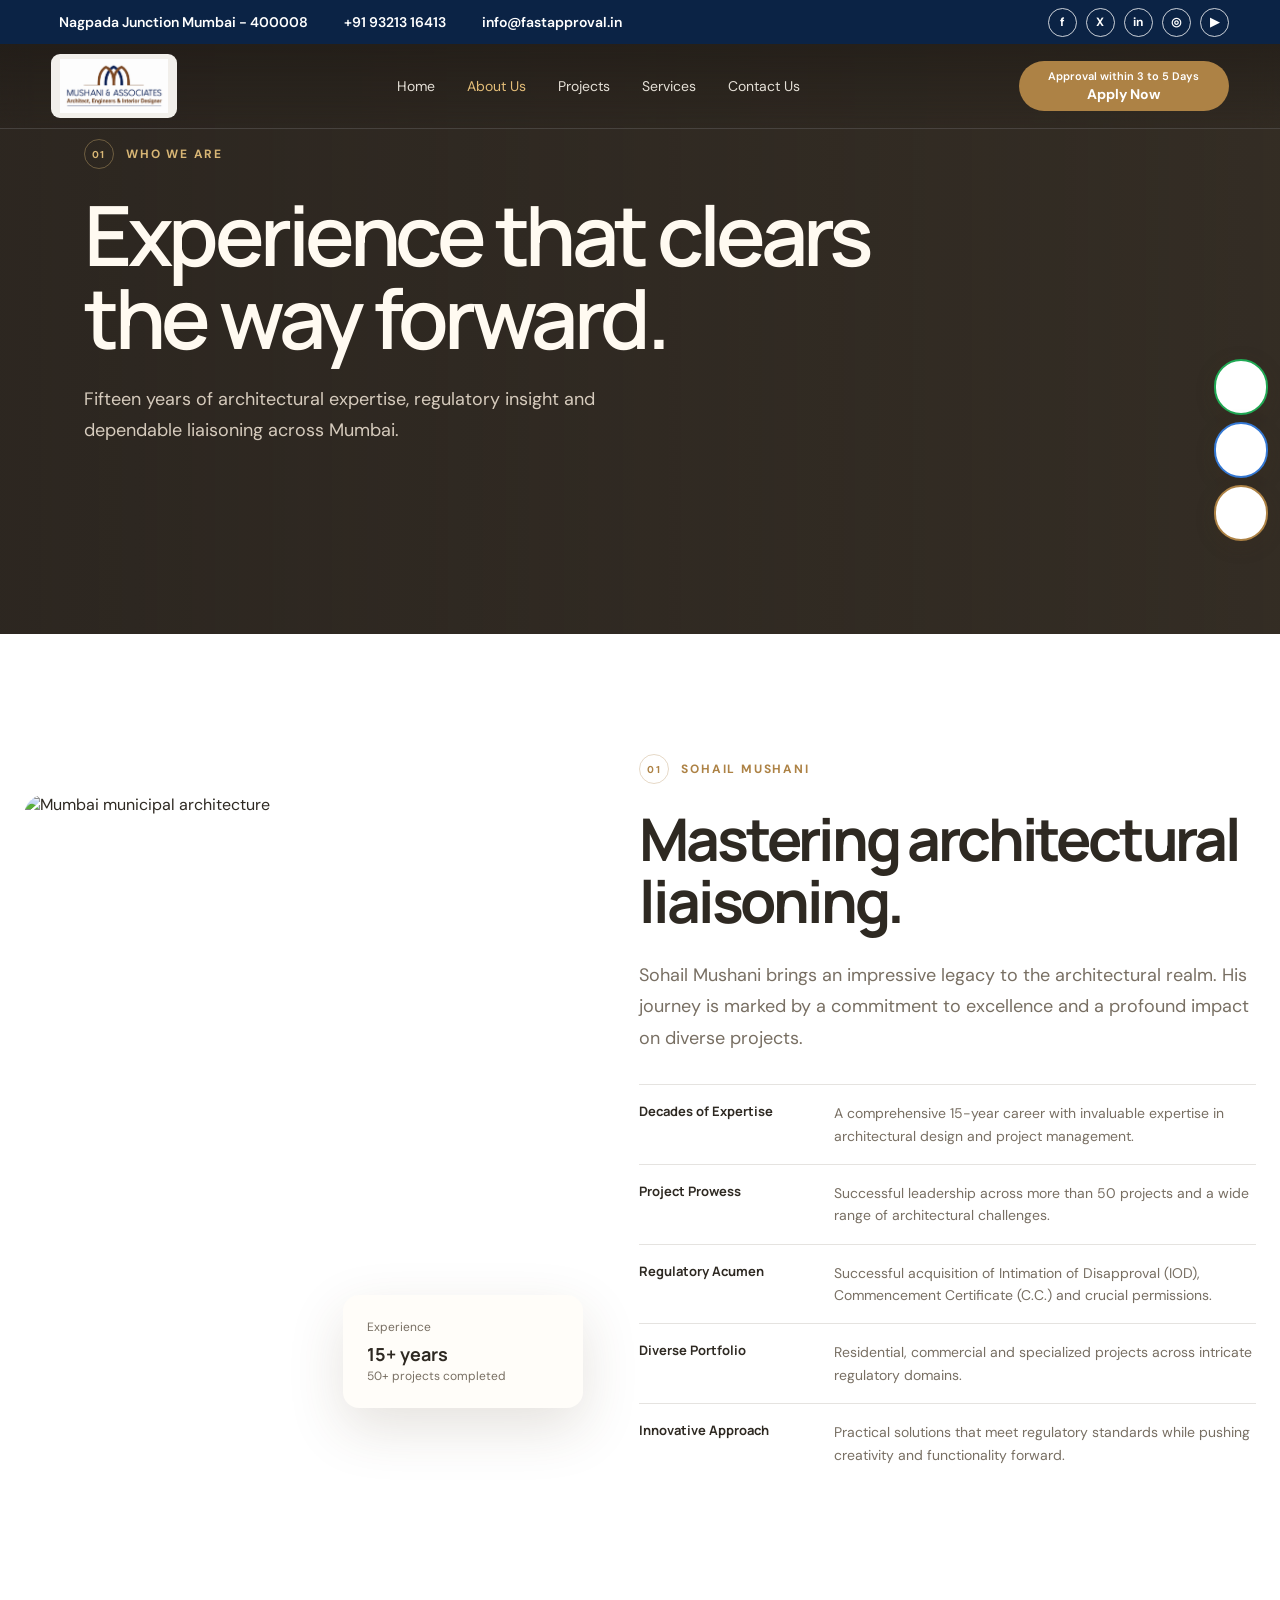
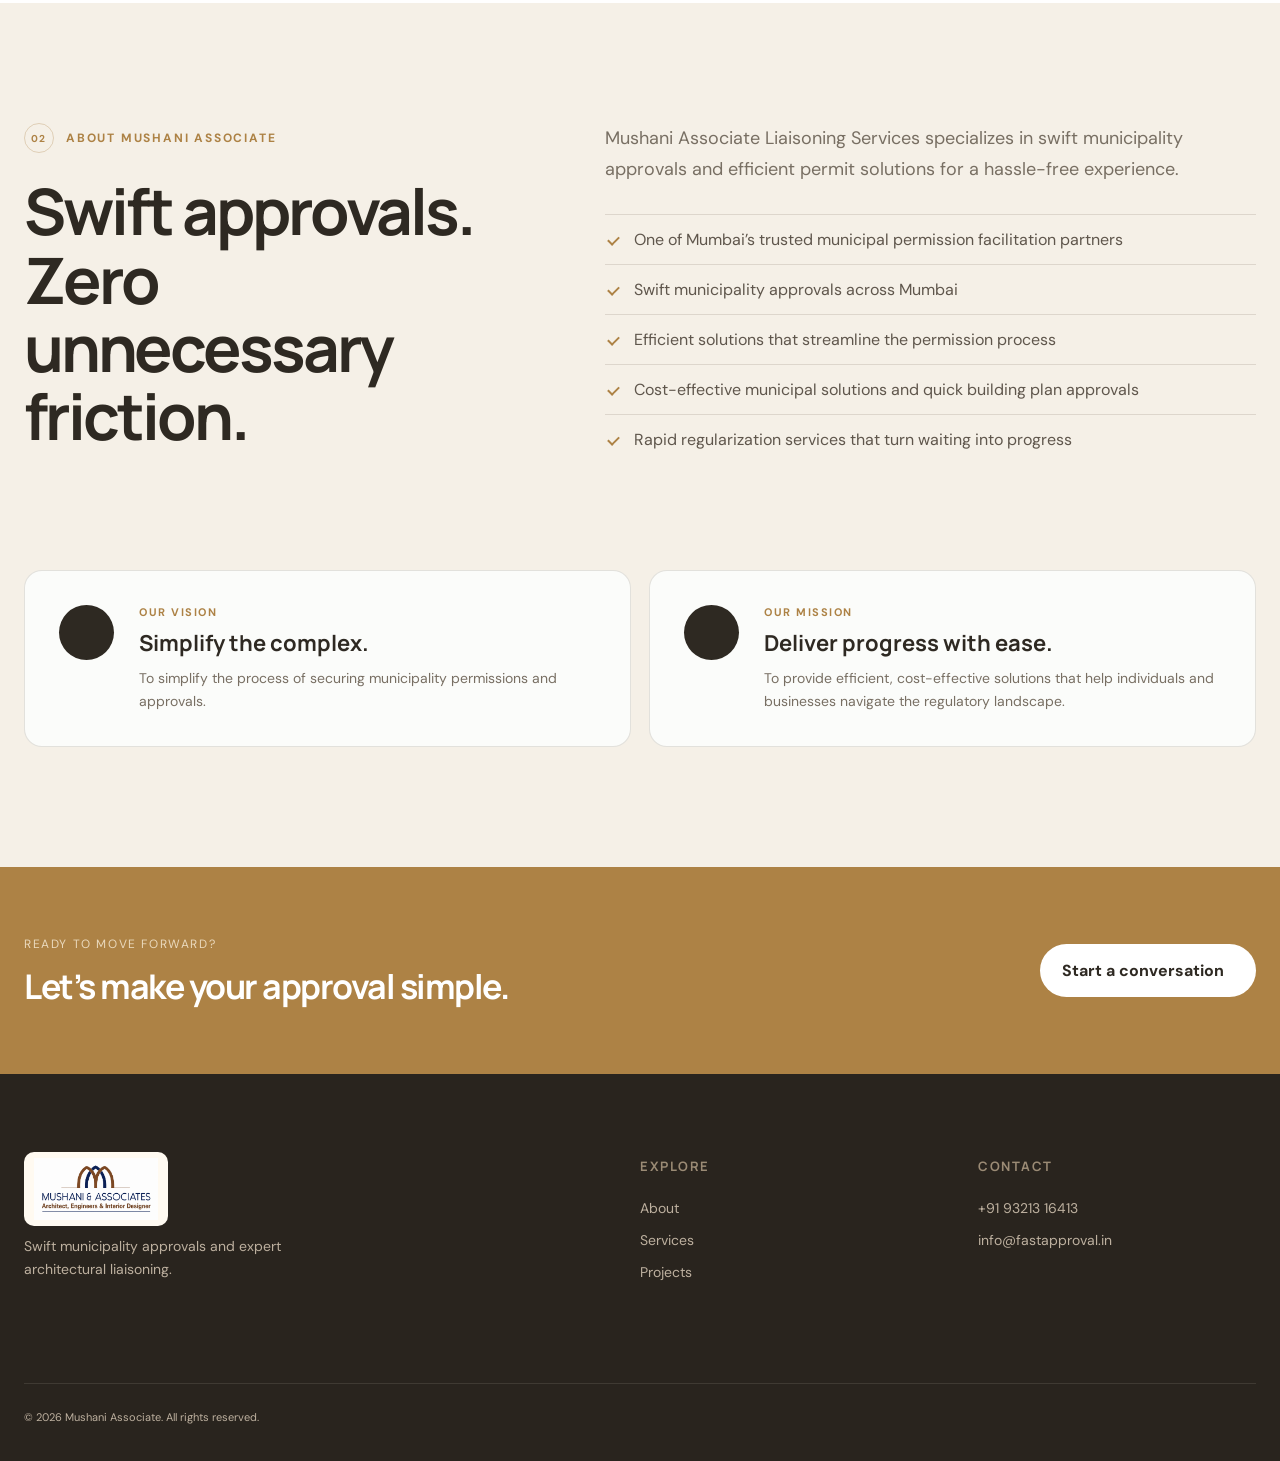
==== commit 7d1c96bb: "Update branding from FastApproval to Mushani Associate across multiple pages and enhance metadata fo" ====
--- a/frontend/about.html
+++ b/frontend/about.html
@@ -2,8 +2,8 @@
 <html lang="en">
 <head>
   <meta charset="UTF-8" /><meta name="viewport" content="width=device-width, initial-scale=1.0" />
-  <meta name="description" content="Meet FastApproval and architectural liaisoning expert Sohail Mushani." />
-  <title>About Us | FastApproval</title>
+  <meta name="description" content="Meet Mushani Associate and architectural liaisoning expert Sohail Mushani." />
+  <title>About Us | Mushani Associate</title>
   <link rel="preconnect" href="https://fonts.googleapis.com" /><link rel="preconnect" href="https://fonts.gstatic.com" crossorigin />
   <link href="https://fonts.googleapis.com/css2?family=DM+Sans:wght@400;500;600&family=Manrope:wght@400;500;600;700&display=swap" rel="stylesheet" />
   <link rel="stylesheet" href="./styles.css" />
@@ -11,7 +11,7 @@
 <body>
   <div class="topbar"><div class="topbar-inner"><div class="topbar-contact"><a href="https://maps.google.com/?q=Nagpada+Junction+Mumbai" target="_blank" rel="noreferrer"><i data-lucide="map-pin"></i><span>Nagpada Junction Mumbai - 400008</span></a><a href="tel:+919321316413"><i data-lucide="phone"></i><span>+91 93213 16413</span></a><a href="mailto:info@fastapproval.in"><i data-lucide="mail"></i><span>info@fastapproval.in</span></a></div><div class="topbar-socials"><a href="#" aria-label="Facebook">f</a><a href="#" aria-label="X">X</a><a href="#" aria-label="LinkedIn">in</a><a href="#" aria-label="Instagram">◎</a><a href="#" aria-label="YouTube">▶</a></div></div></div>
   <header class="inner-hero about-hero">
-    <nav class="nav-wrap"><div class="nav inner-nav"><a class="logo logo-image" href="./index.html"><img src="./public/mushani%20logo.png" alt="FastApproval" /></a><div class="nav-links"><a href="./index.html">Home</a><a class="active" href="./about.html">About Us</a><a href="./projects.html">Projects</a><a href="./services.html">Services</a><a href="./contact.html">Contact Us</a></div><a class="nav-cta gold urgent-cta" href="./contact.html"><span>Approval within 3 to 5 Days</span><strong>Apply Now</strong></a></div></nav>
+    <nav class="nav-wrap"><div class="nav inner-nav"><a class="logo logo-image" href="./index.html"><img src="./public/mushani%20logo.png" alt="Mushani Associate" /></a><div class="nav-links"><a href="./index.html">Home</a><a class="active" href="./about.html">About Us</a><a href="./projects.html">Projects</a><a href="./services.html">Services</a><a href="./contact.html">Contact Us</a></div><a class="nav-cta gold urgent-cta" href="./contact.html"><span>Approval within 3 to 5 Days</span><strong>Apply Now</strong></a></div></nav>
     <div class="inner-hero-copy"><div class="eyebrow light"><span>01</span> Who we are</div><h1>Experience that clears<br />the way forward.</h1><p>Fifteen years of architectural expertise, regulatory insight and dependable liaisoning across Mumbai.</p></div>
   </header>
   <main>
@@ -30,12 +30,12 @@
       </div>
     </section>
     <section class="section beige-section">
-      <div class="inner-story reveal"><div><div class="eyebrow"><span>02</span> About FastApproval</div><h2>Swift approvals.<br />Zero unnecessary friction.</h2></div><div><p>FastApproval Liaisoning Services specializes in swift municipality approvals and efficient permit solutions for a hassle-free experience.</p><ul class="premium-checks"><li>One of Mumbai’s trusted municipal permission facilitation partners</li><li>Swift municipality approvals across Mumbai</li><li>Efficient solutions that streamline the permission process</li><li>Cost-effective municipal solutions and quick building plan approvals</li><li>Rapid regularization services that turn waiting into progress</li></ul></div></div>
+      <div class="inner-story reveal"><div><div class="eyebrow"><span>02</span> About Mushani Associate</div><h2>Swift approvals.<br />Zero unnecessary friction.</h2></div><div><p>Mushani Associate Liaisoning Services specializes in swift municipality approvals and efficient permit solutions for a hassle-free experience.</p><ul class="premium-checks"><li>One of Mumbai’s trusted municipal permission facilitation partners</li><li>Swift municipality approvals across Mumbai</li><li>Efficient solutions that streamline the permission process</li><li>Cost-effective municipal solutions and quick building plan approvals</li><li>Rapid regularization services that turn waiting into progress</li></ul></div></div>
       <div class="purpose-grid reveal"><article><span><i data-lucide="eye"></i></span><div><p>Our Vision</p><h3>Simplify the complex.</h3><small>To simplify the process of securing municipality permissions and approvals.</small></div></article><article><span><i data-lucide="compass"></i></span><div><p>Our Mission</p><h3>Deliver progress with ease.</h3><small>To provide efficient, cost-effective solutions that help individuals and businesses navigate the regulatory landscape.</small></div></article></div>
     </section>
     <section class="page-cta"><div><span>Ready to move forward?</span><h2>Let’s make your approval simple.</h2></div><a href="./contact.html">Start a conversation <i data-lucide="arrow-up-right"></i></a></section>
   </main>
-  <footer class="footer compact-footer"><div class="footer-brand"><a class="logo logo-image footer-logo" href="./index.html"><img src="./public/mushani%20logo.png" alt="FastApproval" /></a><p>Swift municipality approvals and expert architectural liaisoning.</p></div><div><h3>Explore</h3><a href="./about.html">About</a><a href="./services.html">Services</a><a href="./projects.html">Projects</a></div><div><h3>Contact</h3><a href="tel:+919321316413">+91 93213 16413</a><a href="mailto:info@fastapproval.in">info@fastapproval.in</a></div><p class="copyright">© 2026 FastApproval. All rights reserved.</p></footer>
+  <footer class="footer compact-footer"><div class="footer-brand"><a class="logo logo-image footer-logo" href="./index.html"><img src="./public/mushani%20logo.png" alt="Mushani Associate" /></a><p>Swift municipality approvals and expert architectural liaisoning.</p></div><div><h3>Explore</h3><a href="./about.html">About</a><a href="./services.html">Services</a><a href="./projects.html">Projects</a></div><div><h3>Contact</h3><a href="tel:+919321316413">+91 93213 16413</a><a href="mailto:info@fastapproval.in">info@fastapproval.in</a></div><p class="copyright">© 2026 Mushani Associate. All rights reserved.</p></footer>
   <div class="floating-actions"><a class="whatsapp" href="https://wa.me/919321316413" aria-label="WhatsApp"><i data-lucide="message-circle"></i></a><a class="phone" href="tel:+919321316413" aria-label="Call"><i data-lucide="phone"></i></a><a class="email" href="mailto:info@fastapproval.in" aria-label="Email"><i data-lucide="mail"></i><span>info@fastapproval.in</span></a></div>
   <script src="https://unpkg.com/lucide@latest"></script><script src="./script.js"></script>
 </body>
--- a/frontend/styles.css
+++ b/frontend/styles.css
@@ -46,3 +46,86 @@
 /* Transparent-on-hero navigation, solid after scroll */
 body{padding-top:44px}.hero,.inner-hero{padding-top:0}.hero{min-height:calc(100vh - 44px)}.nav-wrap .nav{background:linear-gradient(180deg,rgba(25,21,17,.48),rgba(25,21,17,.08))!important;color:#fffaf1!important;box-shadow:none;border-bottom:1px solid rgba(255,255,255,.16);transition:background .3s ease,color .3s ease,box-shadow .3s ease,border-color .3s ease}.nav-wrap:not(.scrolled) .nav .nav-links a{color:rgba(255,250,241,.88)}.nav-wrap:not(.scrolled) .nav .nav-links a:hover,.nav-wrap:not(.scrolled) .nav .nav-links a.active{color:#e3bd78}.nav-wrap:not(.scrolled) .logo-image{background:rgba(255,253,249,.94);padding:5px 9px;border-radius:9px}.nav-wrap.scrolled .nav{background:rgba(255,253,249,.97)!important;color:var(--ink)!important;box-shadow:0 6px 24px rgba(40,31,21,.1);border-color:rgba(73,58,38,.1)}.nav-wrap.scrolled .nav .nav-links a{color:#5f5549}.nav-wrap.scrolled .nav .nav-links a:hover,.nav-wrap.scrolled .nav .nav-links a.active{color:var(--blue)}
 @media(max-width:760px){body{padding-top:38px}.hero{min-height:calc(100vh - 38px)}}
+
+/* One-at-a-time floating widget expansion */
+.floating-actions a{display:flex!important;align-items:center!important;justify-content:center!important;width:54px!important;height:54px!important;padding:0!important;overflow:hidden!important}
+.floating-actions a svg{margin:0!important;flex:0 0 auto}
+.floating-actions a.email span,.floating-actions a.whatsapp:after,.floating-actions a.phone:after{display:none!important;opacity:0!important;white-space:nowrap}
+.floating-actions a.whatsapp:is(:hover,:focus-visible,.is-open){width:205px!important;justify-content:flex-start!important;padding-left:15px!important;background:#25d366!important;border-color:#25d366!important;color:#fff!important}
+.floating-actions a.phone:is(:hover,:focus-visible,.is-open){width:182px!important;justify-content:flex-start!important;padding-left:15px!important;background:#3b82f6!important;border-color:#3b82f6!important;color:#fff!important}
+.floating-actions a.email:is(:hover,:focus-visible,.is-open){width:230px!important;justify-content:flex-start!important;padding-left:15px!important;background:#ad8245!important;border-color:#ad8245!important;color:#fff!important}
+.floating-actions a.whatsapp:is(:hover,:focus-visible,.is-open):after,.floating-actions a.phone:is(:hover,:focus-visible,.is-open):after{display:inline!important;opacity:1!important;margin-left:10px}
+.floating-actions a.email:is(:hover,:focus-visible,.is-open) span{display:inline!important;opacity:1!important;margin-left:10px}
+.floating-actions a.whatsapp:not(:hover):not(:focus-visible):not(.is-open),.floating-actions a.phone:not(:hover):not(:focus-visible):not(.is-open),.floating-actions a.email:not(:hover):not(:focus-visible):not(.is-open){width:54px!important;justify-content:center!important;padding:0!important;background:#fff!important}
+@media(max-width:600px){.floating-actions a{width:48px!important;height:48px!important}.floating-actions a.whatsapp:is(:hover,:focus-visible,.is-open){width:190px!important}.floating-actions a.phone:is(:hover,:focus-visible,.is-open){width:162px!important}.floating-actions a.email:is(:hover,:focus-visible,.is-open){width:210px!important}.floating-actions a.whatsapp:not(:hover):not(:focus-visible):not(.is-open),.floating-actions a.phone:not(:hover):not(:focus-visible):not(.is-open),.floating-actions a.email:not(:hover):not(:focus-visible):not(.is-open){width:48px!important}}
+
+/* Keep closed widgets visibly closed; only the active item becomes a label pill */
+.floating-actions{right:12px!important;align-items:flex-end!important}
+.floating-actions a:not(:hover):not(:focus-visible):not(.is-open){width:56px!important;height:56px!important;border-radius:999px!important;padding:0!important;justify-content:center!important;background:#fff!important}
+.floating-actions a:is(:hover,:focus-visible,.is-open){height:56px!important;border-radius:999px!important}
+.floating-actions a.whatsapp:not(:hover):not(:focus-visible):not(.is-open){color:#20a954!important;border-color:#20a954!important}
+.floating-actions a.phone:not(:hover):not(:focus-visible):not(.is-open){color:#3478d4!important;border-color:#3478d4!important}
+.floating-actions a.email:not(:hover):not(:focus-visible):not(.is-open){color:#ad8245!important;border-color:#ad8245!important}
+@media(max-width:600px){.floating-actions{right:8px!important}.floating-actions a:not(:hover):not(:focus-visible):not(.is-open){width:48px!important;height:48px!important}.floating-actions a:is(:hover,:focus-visible,.is-open){height:48px!important}}
+
+/* Right-lock each widget independently while one expands left */
+.floating-actions{display:grid!important;justify-items:end!important;width:max-content!important}
+.floating-actions a{justify-self:end!important}
+
+/* Premium projects page */
+.premium-project-hero:before{background:linear-gradient(90deg,rgba(29,24,19,.9),rgba(29,24,19,.45) 48%,rgba(29,24,19,.28)),url("https://images.unsplash.com/photo-1444723121867-7a241cacace9?auto=format&fit=crop&w=2000&q=90") center/cover;filter:saturate(.82) contrast(1.08)}
+.project-hero-copy{display:grid;grid-template-columns:minmax(0,1fr) 320px;gap:70px;align-items:end}
+.project-hero-copy h1{max-width:980px}
+.project-hero-panel{border:1px solid rgba(255,248,234,.18);border-radius:24px;padding:30px;background:rgba(255,255,255,.08);backdrop-filter:blur(14px);-webkit-backdrop-filter:blur(14px);box-shadow:0 24px 70px rgba(0,0,0,.22)}
+.project-hero-panel span,.project-chip{font-size:11px;text-transform:uppercase;letter-spacing:1.6px;color:#e7c889;font-weight:700}
+.project-hero-panel strong{display:block;font:700 74px/1 "Manrope";letter-spacing:-4px;color:#fffaf1;margin:12px 0}
+.project-hero-panel p{font-size:14px;line-height:1.65;color:#d8cdbc;margin:0}
+.project-showcase-section{background:#fffdf9}
+.project-showcase-head{display:grid;grid-template-columns:1fr .46fr;gap:80px;align-items:end;margin-bottom:58px}
+.project-showcase-head h2{font-size:clamp(42px,5vw,72px);line-height:1.02;letter-spacing:-4px;margin:0}
+.project-showcase-head p{font-size:18px;line-height:1.75;color:var(--muted);margin:0 0 12px}
+.premium-approval-grid{display:grid;grid-template-columns:repeat(4,1fr);gap:16px}
+.premium-approval-grid article{min-height:210px;border:1px solid rgba(173,130,69,.18);border-radius:22px;padding:26px;background:linear-gradient(180deg,#fff,#fbf5ea);display:flex;flex-direction:column;justify-content:space-between;position:relative;overflow:hidden;box-shadow:0 16px 45px rgba(83,62,32,.06);transition:transform .28s ease,box-shadow .28s ease,border-color .28s ease}
+.premium-approval-grid article:after{content:"";position:absolute;right:-38px;top:-38px;width:110px;height:110px;border-radius:50%;background:rgba(216,182,117,.16)}
+.premium-approval-grid article:hover{transform:translateY(-6px);box-shadow:0 28px 70px rgba(83,62,32,.13);border-color:rgba(173,130,69,.42)}
+.premium-approval-grid svg{width:35px;height:35px;color:var(--blue);position:relative;z-index:1}
+.premium-approval-grid article>span:not(.project-chip){font:700 18px/1.3 "Manrope";letter-spacing:-.4px;position:relative;z-index:1}
+.premium-approval-grid .feature-approval{grid-column:span 2;min-height:260px;background:linear-gradient(135deg,#352c22,#6f532d);color:#fffaf1;padding:34px}
+.premium-approval-grid .feature-approval:after{background:rgba(255,255,255,.09);width:190px;height:190px}
+.feature-approval svg{color:#e7c889}
+.feature-approval h3{font-size:38px;letter-spacing:-1.8px;margin:26px 0 10px}
+.feature-approval p{max-width:420px;margin:0;color:#d9cbb8;line-height:1.65}
+.signature-project{margin-top:80px;display:grid;grid-template-columns:.95fr 1.05fr;border-radius:32px;overflow:hidden;background:#2d261f;color:#fffaf1;box-shadow:0 30px 90px rgba(49,37,22,.18)}
+.signature-image{min-height:560px;background:linear-gradient(180deg,rgba(45,38,31,.04),rgba(45,38,31,.2)),url("https://images.unsplash.com/photo-1486406146926-c627a92ad1ab?auto=format&fit=crop&w=1200&q=88") center/cover}
+.signature-copy{padding:64px}
+.signature-copy>span{font-size:11px;text-transform:uppercase;letter-spacing:1.6px;color:#e7c889;font-weight:700}
+.signature-copy h3{font-size:clamp(36px,4vw,56px);line-height:1.04;letter-spacing:-3px;margin:20px 0}
+.signature-copy>p{color:#cdbfac;line-height:1.75;font-size:17px;margin-bottom:35px}
+.signature-list{display:grid;grid-template-columns:1fr 1fr;border-top:1px solid rgba(255,248,234,.13)}
+.signature-list article{padding:22px 24px 22px 0;border-bottom:1px solid rgba(255,248,234,.13)}
+.signature-list strong{display:block;font:700 16px/1.35 "Manrope";color:#fff}
+.signature-list small{display:block;color:#bda98e;margin-top:8px}
+.premium-liaison-section{background:#f4eee4}
+.premium-case-grid{display:grid;grid-template-columns:repeat(4,1fr);gap:14px}
+.premium-case-grid article{min-height:180px;border-radius:20px;padding:24px;background:#fffdf9;border:1px solid rgba(173,130,69,.14);display:flex;flex-direction:column;justify-content:flex-end;box-shadow:0 12px 36px rgba(83,62,32,.05);transition:.28s ease}
+.premium-case-grid article:hover{background:#2d261f;color:#fffaf1;transform:translateY(-4px)}
+.premium-case-grid span{font-size:10px;text-transform:uppercase;letter-spacing:1.5px;color:var(--blue);font-weight:800;margin-bottom:auto}
+.premium-case-grid strong{font:700 17px/1.3 "Manrope";letter-spacing:-.4px}
+.premium-case-grid small{font-size:13px;color:var(--muted);margin-top:8px;line-height:1.45}
+.premium-case-grid article:hover span{color:#e7c889}
+.premium-case-grid article:hover small{color:#cdbfac}
+.premium-pipeline-page{background:#fff}
+.premium-pipeline-board{display:grid;grid-template-columns:.78fr 1.22fr;gap:22px}
+.premium-pipeline-board>div{border-radius:26px;padding:34px;background:#f6efe4;border:1px solid rgba(173,130,69,.15)}
+.premium-pipeline-board>div:first-child{background:#2d261f;color:#fffaf1}
+.premium-pipeline-board>div>span{display:block;font-size:11px;text-transform:uppercase;letter-spacing:1.7px;color:var(--blue);font-weight:800;margin-bottom:12px}
+.premium-pipeline-board>div:first-child>span{color:#e7c889}
+.premium-pipeline-board article{display:flex;gap:18px;align-items:flex-start;padding:24px 0;border-bottom:1px solid rgba(173,130,69,.18)}
+.premium-pipeline-board article:last-child{border-bottom:0}
+.premium-pipeline-board svg{width:25px;color:var(--blue);flex:none;margin-top:2px}
+.premium-pipeline-board>div:first-child svg{color:#e7c889}
+.premium-pipeline-board h3{font-size:19px;margin:0 0 6px}
+.premium-pipeline-board p{margin:0;color:var(--muted)}
+.premium-pipeline-board>div:first-child p{color:#cdbfac}
+@media(max-width:1000px){.project-hero-copy,.project-showcase-head,.signature-project,.premium-pipeline-board{grid-template-columns:1fr}.project-hero-panel{max-width:420px}.premium-approval-grid,.premium-case-grid{grid-template-columns:1fr 1fr}.signature-image{min-height:390px}.signature-copy{padding:42px}}
+@media(max-width:600px){.project-showcase-head{gap:22px;margin-bottom:34px}.project-showcase-head h2{letter-spacing:-2.4px}.project-showcase-head p{font-size:15px}.premium-approval-grid,.premium-case-grid{grid-template-columns:1fr}.premium-approval-grid .feature-approval{grid-column:auto}.feature-approval h3{font-size:32px}.signature-list{grid-template-columns:1fr}.project-hero-panel strong{font-size:58px}.signature-copy{padding:30px 24px}.signature-image{min-height:300px}.premium-pipeline-board>div{padding:24px}}
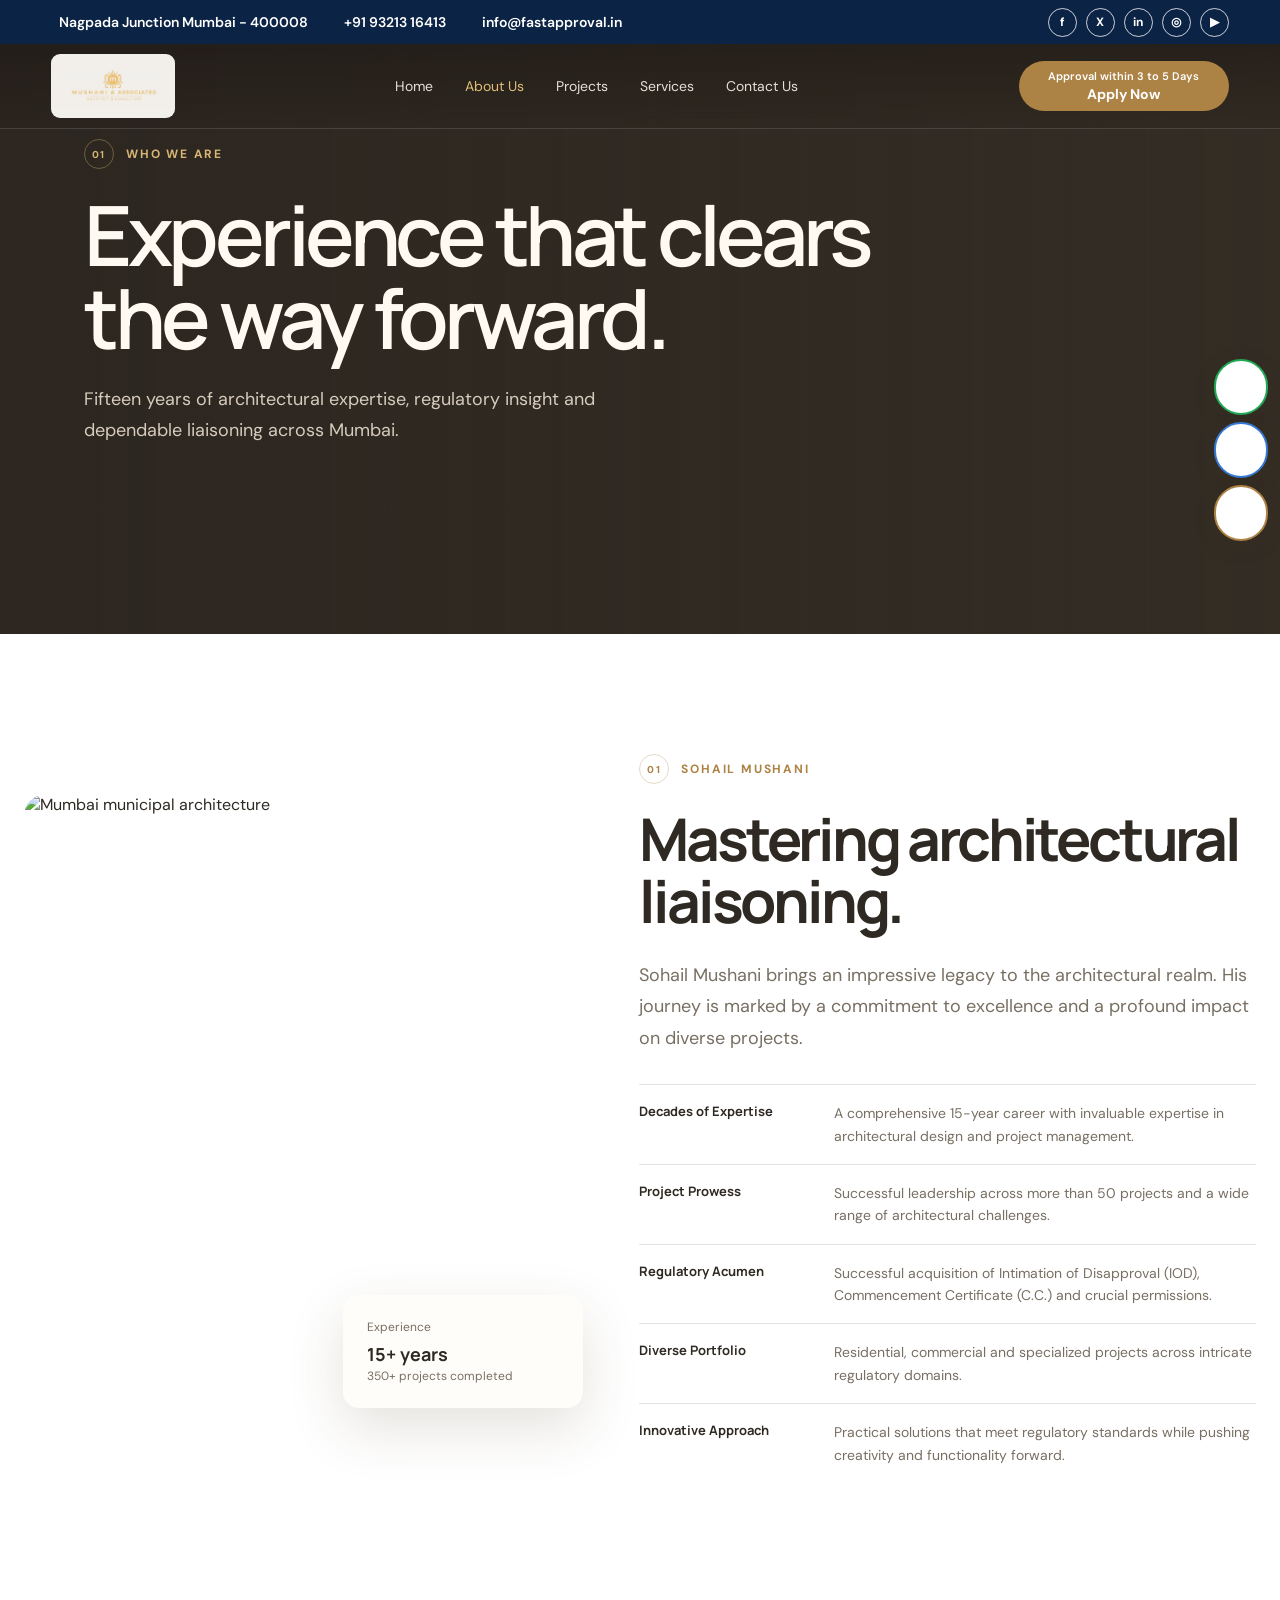
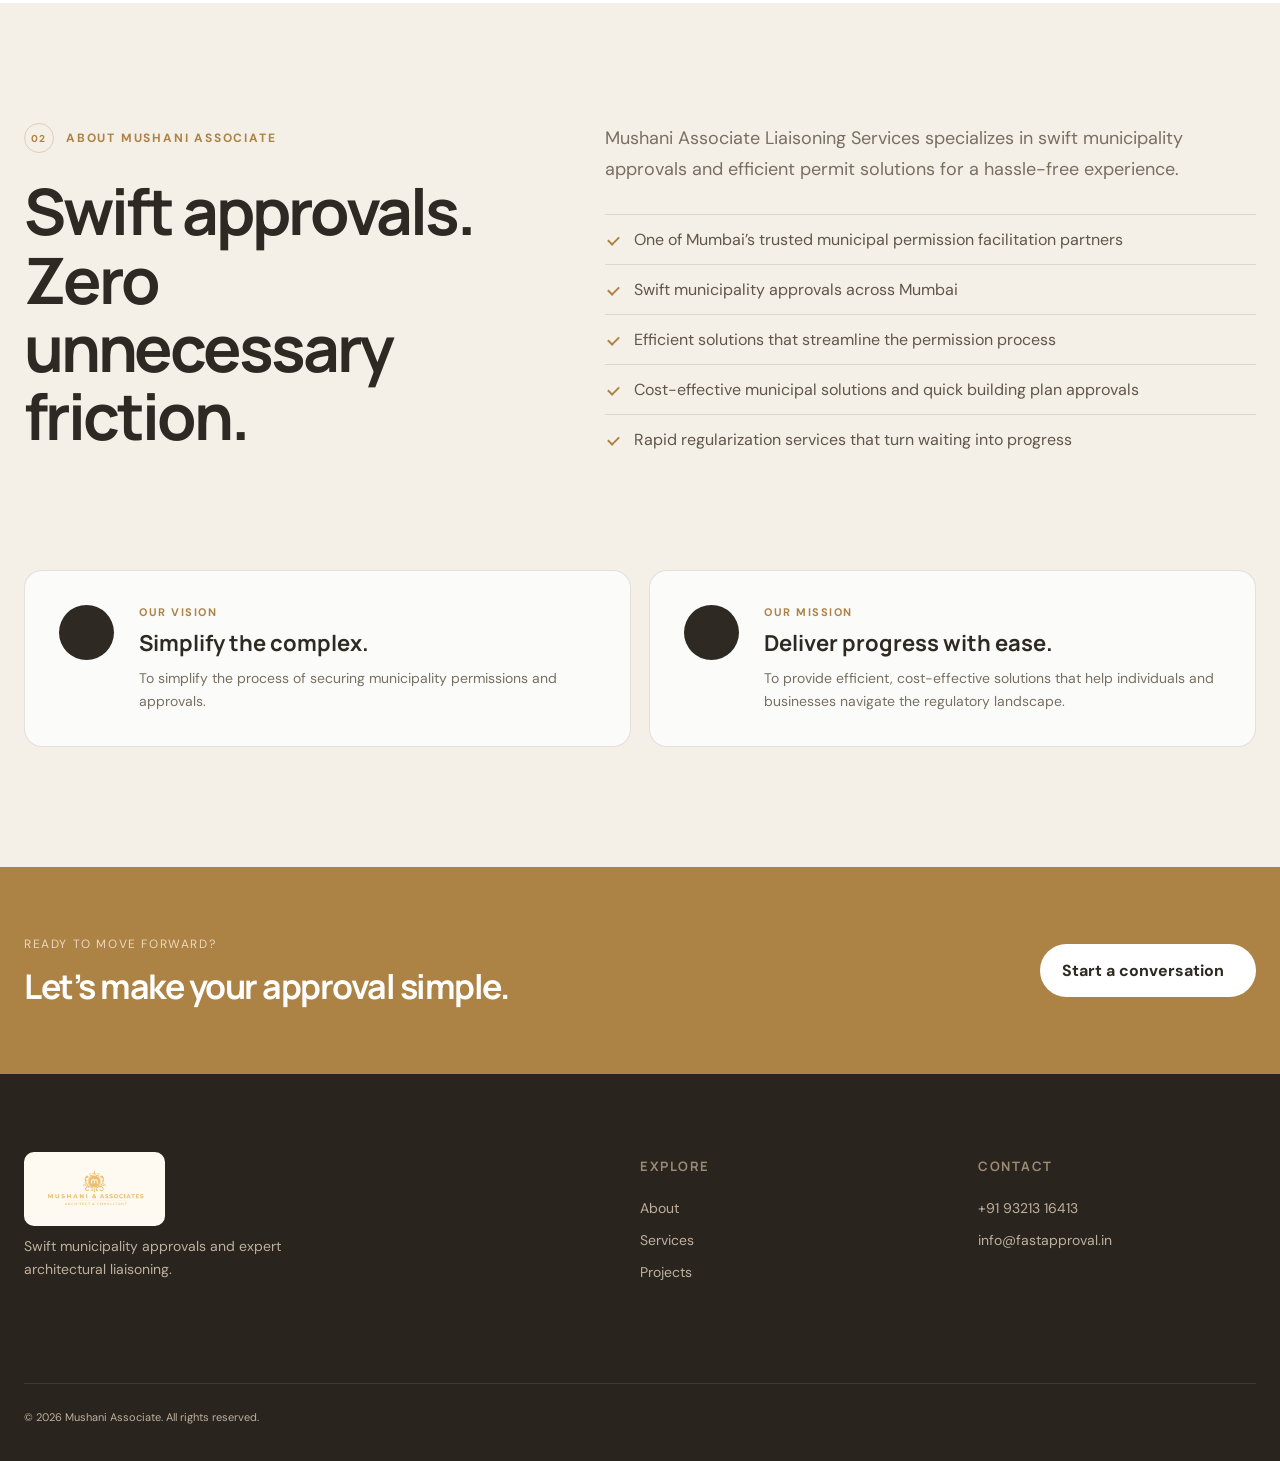
==== commit 23bd81e2: "Update logo references and project statistics across multiple pages for consistency and accuracy" ====
--- a/frontend/about.html
+++ b/frontend/about.html
@@ -11,13 +11,13 @@
 <body>
   <div class="topbar"><div class="topbar-inner"><div class="topbar-contact"><a href="https://maps.google.com/?q=Nagpada+Junction+Mumbai" target="_blank" rel="noreferrer"><i data-lucide="map-pin"></i><span>Nagpada Junction Mumbai - 400008</span></a><a href="tel:+919321316413"><i data-lucide="phone"></i><span>+91 93213 16413</span></a><a href="mailto:info@fastapproval.in"><i data-lucide="mail"></i><span>info@fastapproval.in</span></a></div><div class="topbar-socials"><a href="#" aria-label="Facebook">f</a><a href="#" aria-label="X">X</a><a href="#" aria-label="LinkedIn">in</a><a href="#" aria-label="Instagram">◎</a><a href="#" aria-label="YouTube">▶</a></div></div></div>
   <header class="inner-hero about-hero">
-    <nav class="nav-wrap"><div class="nav inner-nav"><a class="logo logo-image" href="./index.html"><img src="./public/mushani%20logo.png" alt="Mushani Associate" /></a><div class="nav-links"><a href="./index.html">Home</a><a class="active" href="./about.html">About Us</a><a href="./projects.html">Projects</a><a href="./services.html">Services</a><a href="./contact.html">Contact Us</a></div><a class="nav-cta gold urgent-cta" href="./contact.html"><span>Approval within 3 to 5 Days</span><strong>Apply Now</strong></a></div></nav>
+    <nav class="nav-wrap"><div class="nav inner-nav"><a class="logo logo-image" href="./index.html"><img src="./public/logo.png" alt="Mushani Associate" /></a><div class="nav-links"><a href="./index.html">Home</a><a class="active" href="./about.html">About Us</a><a href="./projects.html">Projects</a><a href="./services.html">Services</a><a href="./contact.html">Contact Us</a></div><a class="nav-cta gold urgent-cta" href="./contact.html"><span>Approval within 3 to 5 Days</span><strong>Apply Now</strong></a></div></nav>
     <div class="inner-hero-copy"><div class="eyebrow light"><span>01</span> Who we are</div><h1>Experience that clears<br />the way forward.</h1><p>Fifteen years of architectural expertise, regulatory insight and dependable liaisoning across Mumbai.</p></div>
   </header>
   <main>
     <section class="section inner-about">
       <div class="about-layout">
-        <div class="about-visual reveal"><img src="https://images.unsplash.com/photo-1570168007204-dfb528c6958f?auto=format&fit=crop&w=1200&q=88" alt="Mumbai municipal architecture" /><div class="experience-card"><span>Experience</span><strong>15+ years</strong><small>50+ projects completed</small></div></div>
+        <div class="about-visual reveal"><img src="https://images.unsplash.com/photo-1570168007204-dfb528c6958f?auto=format&fit=crop&w=1200&q=88" alt="Mumbai municipal architecture" /><div class="experience-card"><span>Experience</span><strong>15+ years</strong><small>350+ projects completed</small></div></div>
         <div class="about-copy reveal"><div class="eyebrow"><span>01</span> Sohail Mushani</div><h2>Mastering architectural liaisoning.</h2><p class="lead">Sohail Mushani brings an impressive legacy to the architectural realm. His journey is marked by a commitment to excellence and a profound impact on diverse projects.</p>
           <div class="detailed-list">
             <article><strong>Decades of Expertise</strong><p>A comprehensive 15-year career with invaluable expertise in architectural design and project management.</p></article>
@@ -35,7 +35,7 @@
     </section>
     <section class="page-cta"><div><span>Ready to move forward?</span><h2>Let’s make your approval simple.</h2></div><a href="./contact.html">Start a conversation <i data-lucide="arrow-up-right"></i></a></section>
   </main>
-  <footer class="footer compact-footer"><div class="footer-brand"><a class="logo logo-image footer-logo" href="./index.html"><img src="./public/mushani%20logo.png" alt="Mushani Associate" /></a><p>Swift municipality approvals and expert architectural liaisoning.</p></div><div><h3>Explore</h3><a href="./about.html">About</a><a href="./services.html">Services</a><a href="./projects.html">Projects</a></div><div><h3>Contact</h3><a href="tel:+919321316413">+91 93213 16413</a><a href="mailto:info@fastapproval.in">info@fastapproval.in</a></div><p class="copyright">© 2026 Mushani Associate. All rights reserved.</p></footer>
+  <footer class="footer compact-footer"><div class="footer-brand"><a class="logo logo-image footer-logo" href="./index.html"><img src="./public/logo.png" alt="Mushani Associate" /></a><p>Swift municipality approvals and expert architectural liaisoning.</p></div><div><h3>Explore</h3><a href="./about.html">About</a><a href="./services.html">Services</a><a href="./projects.html">Projects</a></div><div><h3>Contact</h3><a href="tel:+919321316413">+91 93213 16413</a><a href="mailto:info@fastapproval.in">info@fastapproval.in</a></div><p class="copyright">© 2026 Mushani Associate. All rights reserved.</p></footer>
   <div class="floating-actions"><a class="whatsapp" href="https://wa.me/919321316413" aria-label="WhatsApp"><i data-lucide="message-circle"></i></a><a class="phone" href="tel:+919321316413" aria-label="Call"><i data-lucide="phone"></i></a><a class="email" href="mailto:info@fastapproval.in" aria-label="Email"><i data-lucide="mail"></i><span>info@fastapproval.in</span></a></div>
   <script src="https://unpkg.com/lucide@latest"></script><script src="./script.js"></script>
 </body>
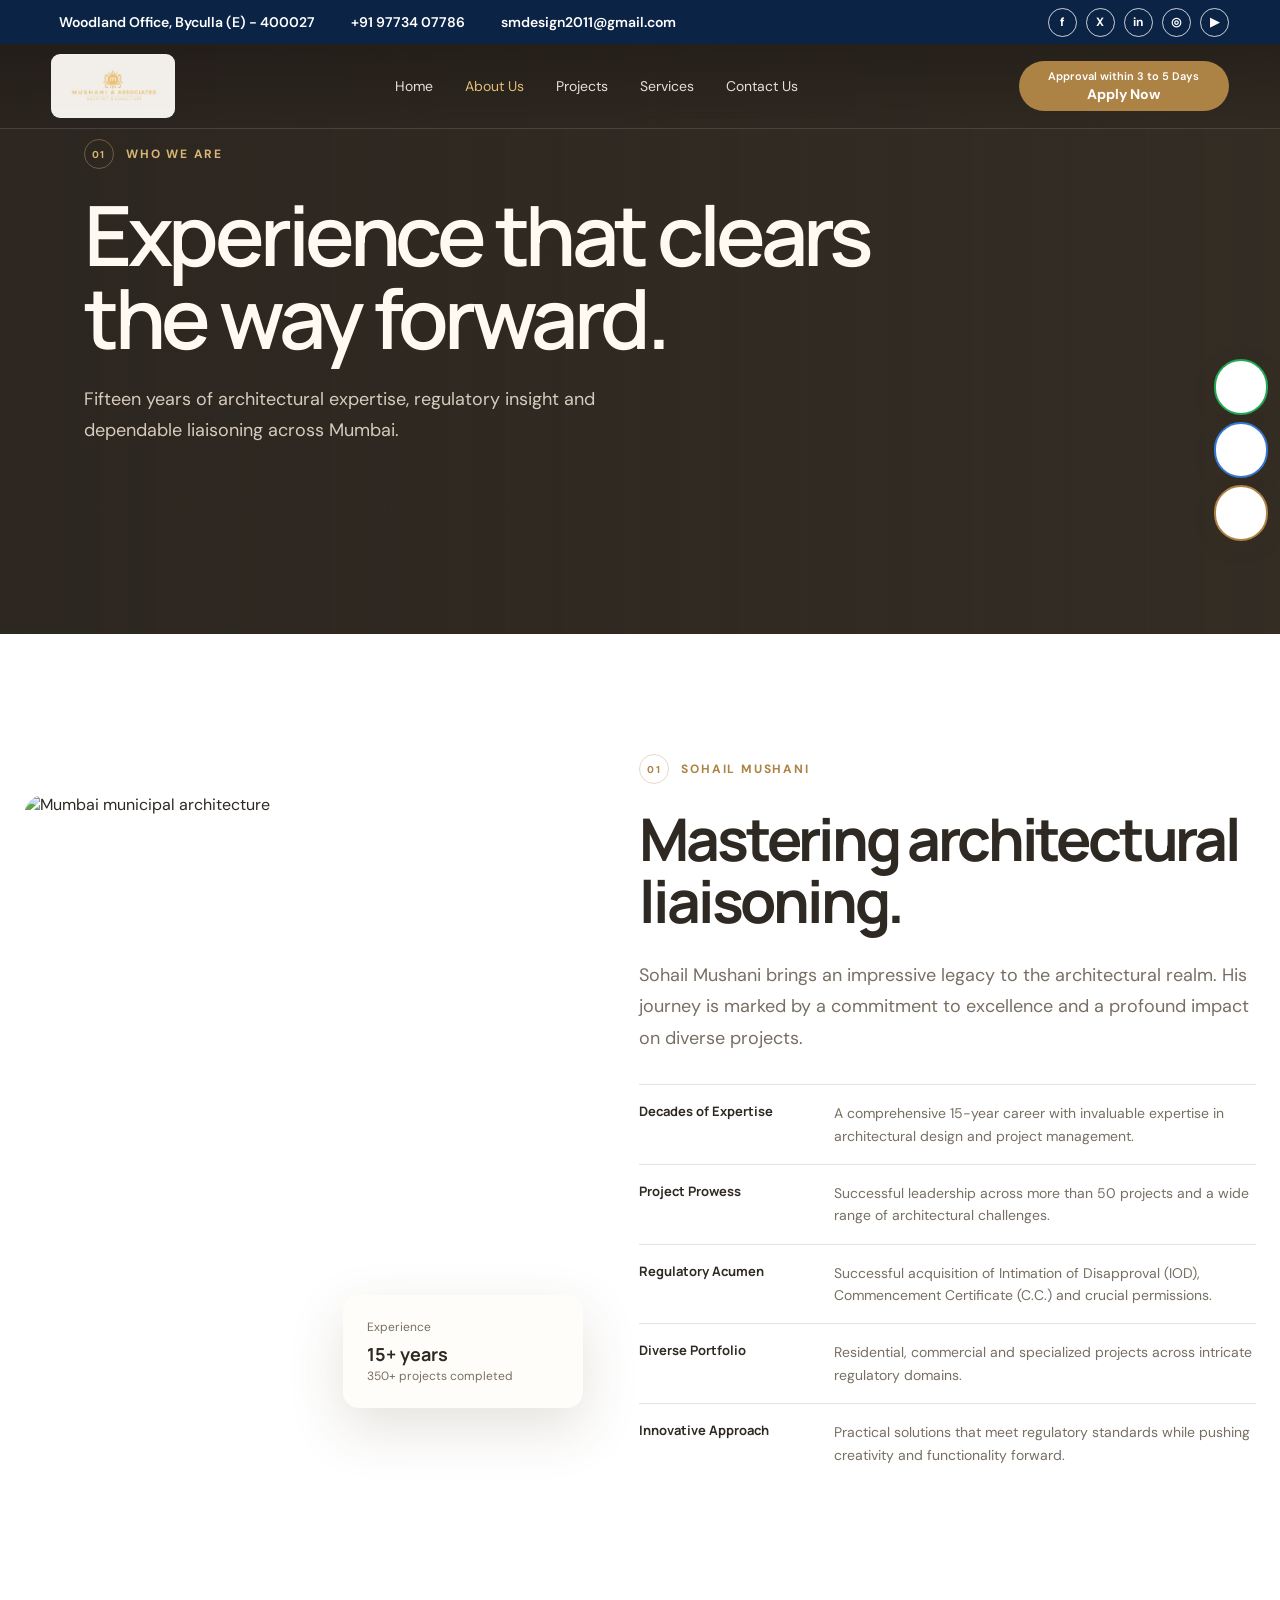
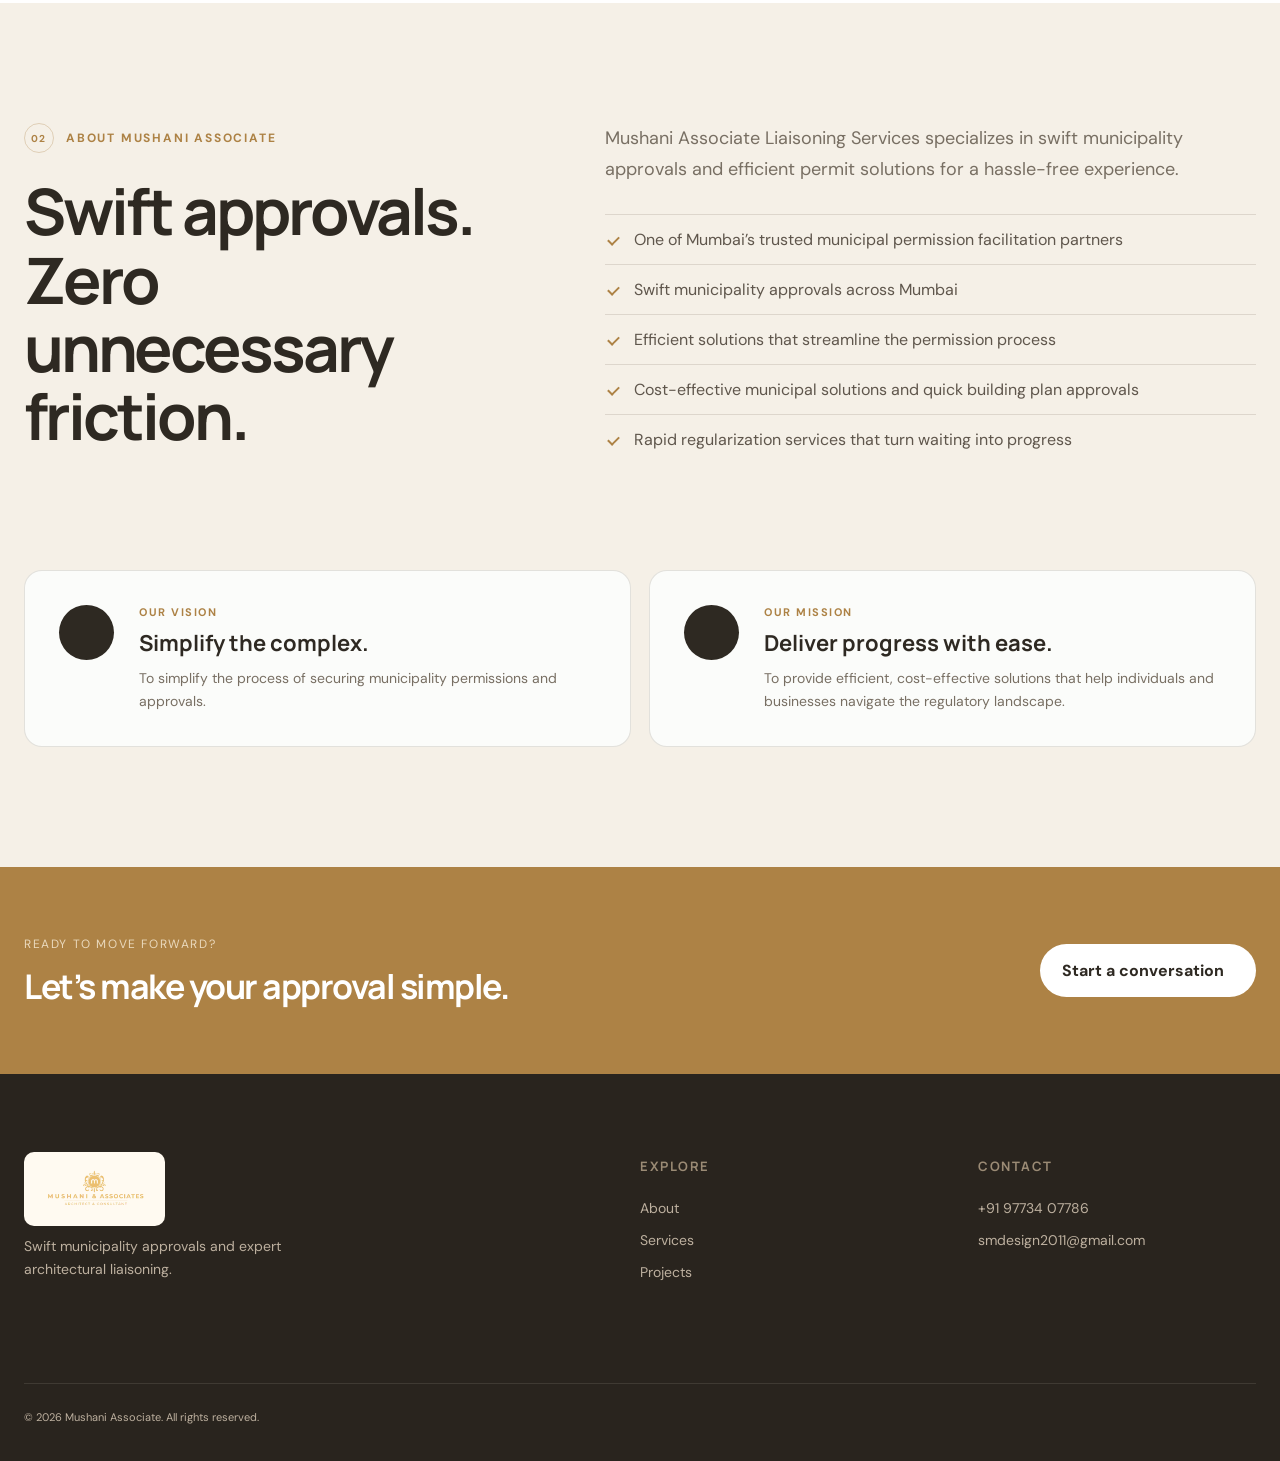
==== commit 88023ddc: "Update contact information and addresses across multiple pages for consistency" ====
--- a/frontend/about.html
+++ b/frontend/about.html
@@ -9,7 +9,7 @@
   <link rel="stylesheet" href="./styles.css" />
 </head>
 <body>
-  <div class="topbar"><div class="topbar-inner"><div class="topbar-contact"><a href="https://maps.google.com/?q=Nagpada+Junction+Mumbai" target="_blank" rel="noreferrer"><i data-lucide="map-pin"></i><span>Nagpada Junction Mumbai - 400008</span></a><a href="tel:+919321316413"><i data-lucide="phone"></i><span>+91 93213 16413</span></a><a href="mailto:info@fastapproval.in"><i data-lucide="mail"></i><span>info@fastapproval.in</span></a></div><div class="topbar-socials"><a href="#" aria-label="Facebook">f</a><a href="#" aria-label="X">X</a><a href="#" aria-label="LinkedIn">in</a><a href="#" aria-label="Instagram">◎</a><a href="#" aria-label="YouTube">▶</a></div></div></div>
+  <div class="topbar"><div class="topbar-inner"><div class="topbar-contact"><a href="https://maps.google.com/?q=Woodland+Office+Sant+Savata+Marg+Byculla+Mumbai+400027" target="_blank" rel="noreferrer"><i data-lucide="map-pin"></i><span>Woodland Office, Byculla (E) - 400027</span></a><a href="tel:+919773407786"><i data-lucide="phone"></i><span>+91 97734 07786</span></a><a href="mailto:smdesign2011@gmail.com"><i data-lucide="mail"></i><span>smdesign2011@gmail.com</span></a></div><div class="topbar-socials"><a href="#" aria-label="Facebook">f</a><a href="#" aria-label="X">X</a><a href="#" aria-label="LinkedIn">in</a><a href="#" aria-label="Instagram">◎</a><a href="#" aria-label="YouTube">▶</a></div></div></div>
   <header class="inner-hero about-hero">
     <nav class="nav-wrap"><div class="nav inner-nav"><a class="logo logo-image" href="./index.html"><img src="./public/logo.png" alt="Mushani Associate" /></a><div class="nav-links"><a href="./index.html">Home</a><a class="active" href="./about.html">About Us</a><a href="./projects.html">Projects</a><a href="./services.html">Services</a><a href="./contact.html">Contact Us</a></div><a class="nav-cta gold urgent-cta" href="./contact.html"><span>Approval within 3 to 5 Days</span><strong>Apply Now</strong></a></div></nav>
     <div class="inner-hero-copy"><div class="eyebrow light"><span>01</span> Who we are</div><h1>Experience that clears<br />the way forward.</h1><p>Fifteen years of architectural expertise, regulatory insight and dependable liaisoning across Mumbai.</p></div>
@@ -35,8 +35,9 @@
     </section>
     <section class="page-cta"><div><span>Ready to move forward?</span><h2>Let’s make your approval simple.</h2></div><a href="./contact.html">Start a conversation <i data-lucide="arrow-up-right"></i></a></section>
   </main>
-  <footer class="footer compact-footer"><div class="footer-brand"><a class="logo logo-image footer-logo" href="./index.html"><img src="./public/logo.png" alt="Mushani Associate" /></a><p>Swift municipality approvals and expert architectural liaisoning.</p></div><div><h3>Explore</h3><a href="./about.html">About</a><a href="./services.html">Services</a><a href="./projects.html">Projects</a></div><div><h3>Contact</h3><a href="tel:+919321316413">+91 93213 16413</a><a href="mailto:info@fastapproval.in">info@fastapproval.in</a></div><p class="copyright">© 2026 Mushani Associate. All rights reserved.</p></footer>
-  <div class="floating-actions"><a class="whatsapp" href="https://wa.me/919321316413" aria-label="WhatsApp"><i data-lucide="message-circle"></i></a><a class="phone" href="tel:+919321316413" aria-label="Call"><i data-lucide="phone"></i></a><a class="email" href="mailto:info@fastapproval.in" aria-label="Email"><i data-lucide="mail"></i><span>info@fastapproval.in</span></a></div>
+  <footer class="footer compact-footer"><div class="footer-brand"><a class="logo logo-image footer-logo" href="./index.html"><img src="./public/logo.png" alt="Mushani Associate" /></a><p>Swift municipality approvals and expert architectural liaisoning.</p></div><div><h3>Explore</h3><a href="./about.html">About</a><a href="./services.html">Services</a><a href="./projects.html">Projects</a></div><div><h3>Contact</h3><a href="tel:+919773407786">+91 97734 07786</a><a href="mailto:smdesign2011@gmail.com">smdesign2011@gmail.com</a></div><p class="copyright">© 2026 Mushani Associate. All rights reserved.</p></footer>
+  <div class="floating-actions"><a class="whatsapp" href="https://wa.me/919773407786" aria-label="WhatsApp"><i data-lucide="message-circle"></i></a><a class="phone" href="tel:+919773407786" aria-label="Call"><i data-lucide="phone"></i></a><a class="email" href="mailto:smdesign2011@gmail.com" aria-label="Email"><i data-lucide="mail"></i><span>smdesign2011@gmail.com</span></a></div>
   <script src="https://unpkg.com/lucide@latest"></script><script src="./script.js"></script>
 </body>
 </html>
+
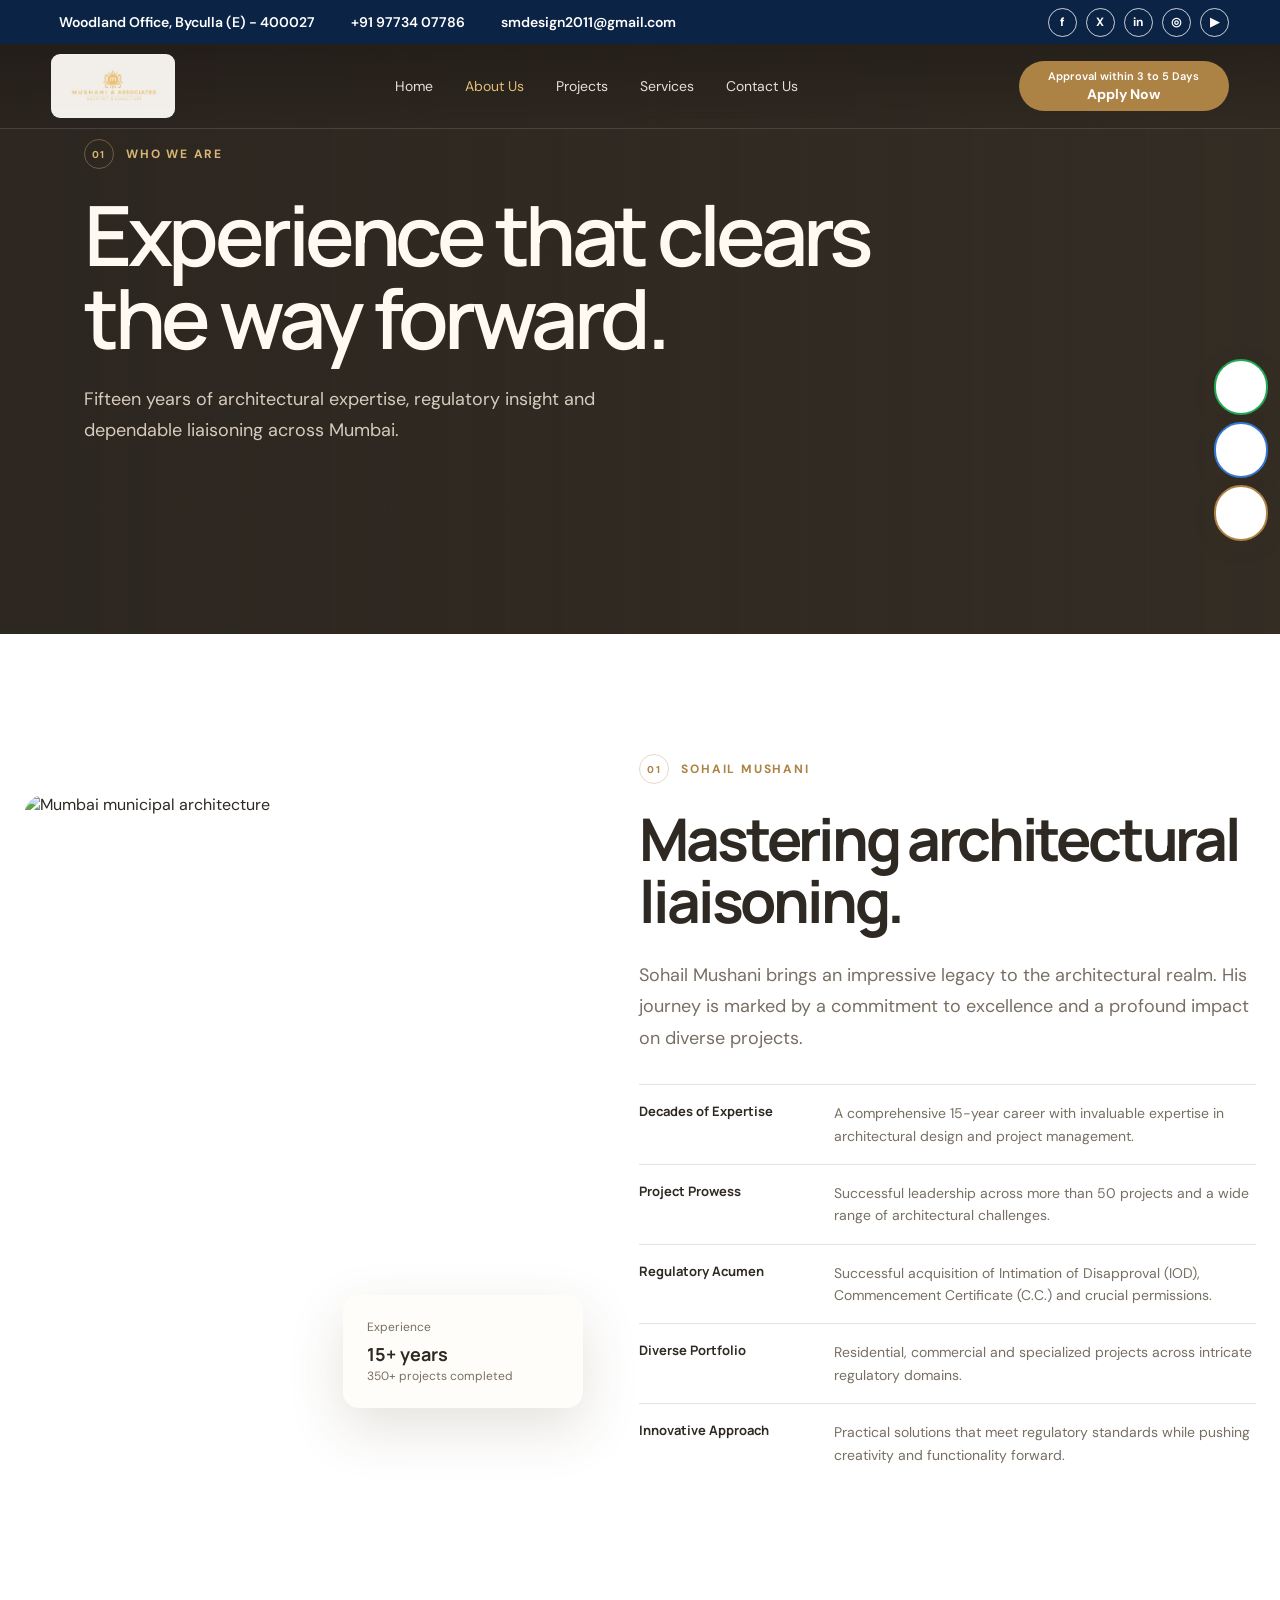
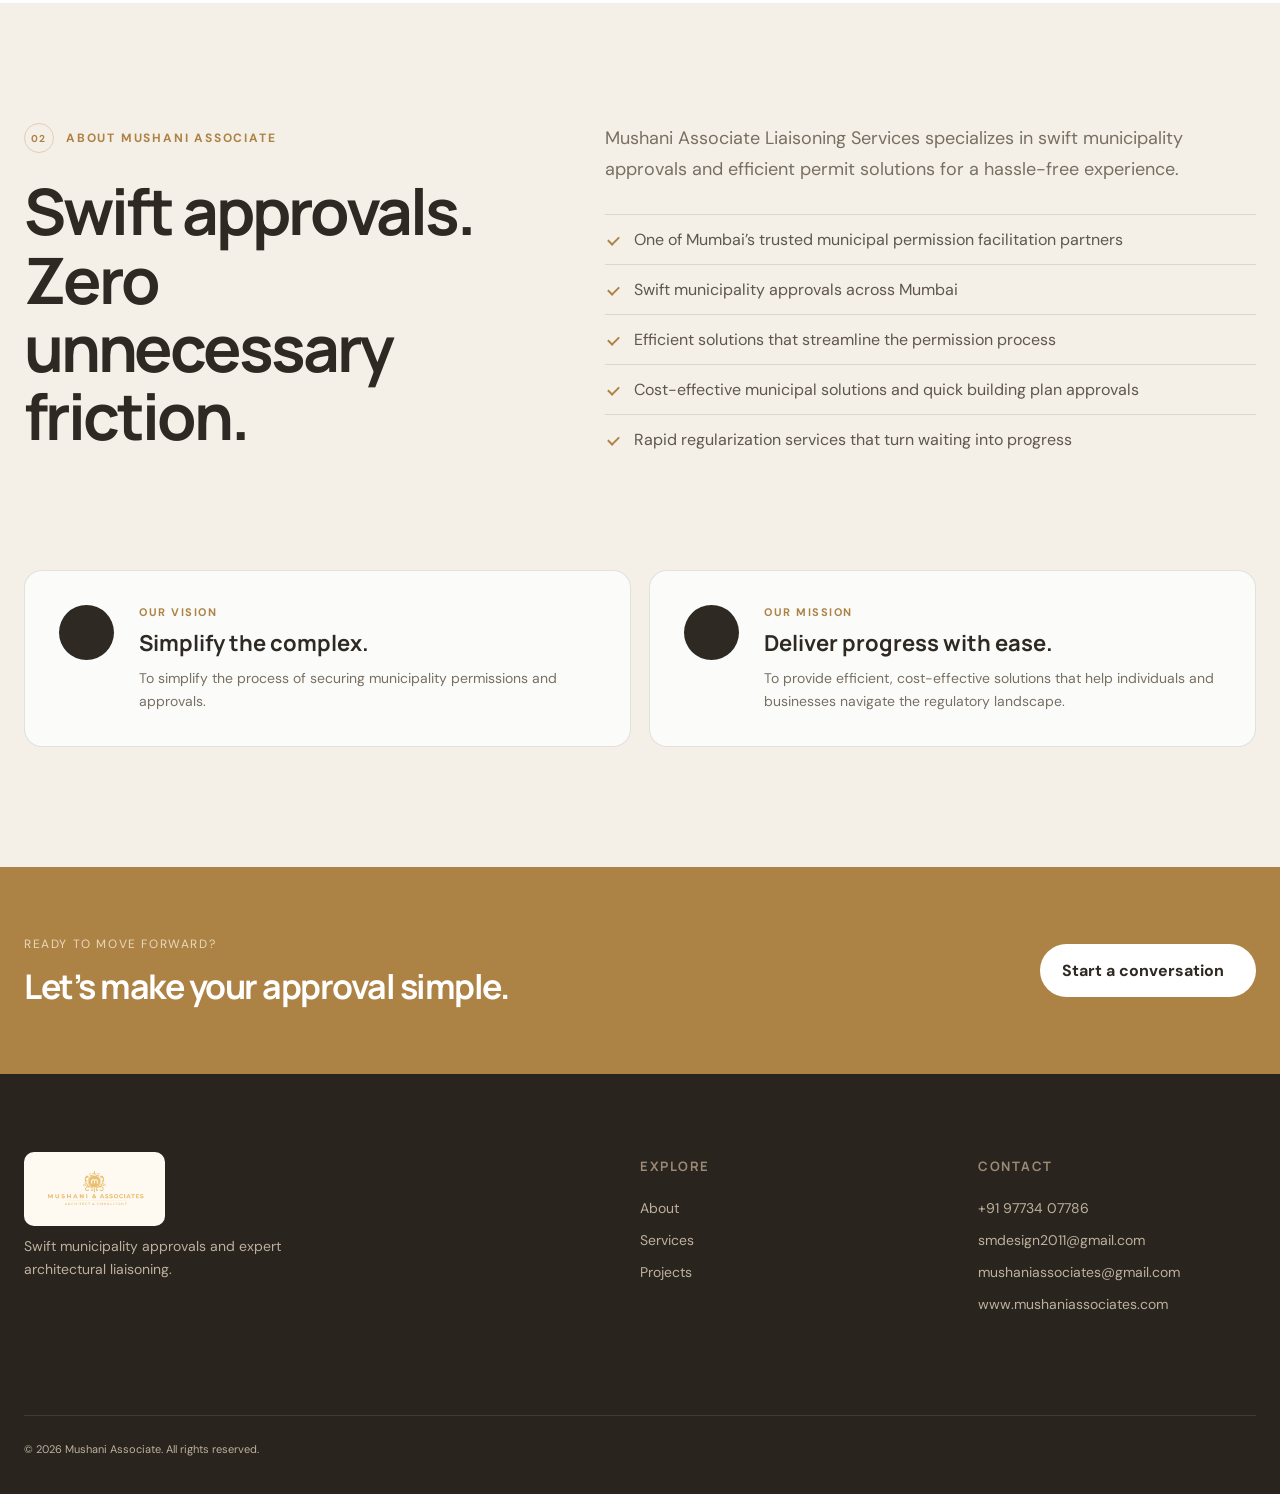
==== commit 2a130724: "Update contact information and links across multiple pages for consistency and accuracy" ====
--- a/frontend/about.html
+++ b/frontend/about.html
@@ -35,7 +35,7 @@
     </section>
     <section class="page-cta"><div><span>Ready to move forward?</span><h2>Let’s make your approval simple.</h2></div><a href="./contact.html">Start a conversation <i data-lucide="arrow-up-right"></i></a></section>
   </main>
-  <footer class="footer compact-footer"><div class="footer-brand"><a class="logo logo-image footer-logo" href="./index.html"><img src="./public/logo.png" alt="Mushani Associate" /></a><p>Swift municipality approvals and expert architectural liaisoning.</p></div><div><h3>Explore</h3><a href="./about.html">About</a><a href="./services.html">Services</a><a href="./projects.html">Projects</a></div><div><h3>Contact</h3><a href="tel:+919773407786">+91 97734 07786</a><a href="mailto:smdesign2011@gmail.com">smdesign2011@gmail.com</a></div><p class="copyright">© 2026 Mushani Associate. All rights reserved.</p></footer>
+  <footer class="footer compact-footer"><div class="footer-brand"><a class="logo logo-image footer-logo" href="./index.html"><img src="./public/logo.png" alt="Mushani Associate" /></a><p>Swift municipality approvals and expert architectural liaisoning.</p></div><div><h3>Explore</h3><a href="./about.html">About</a><a href="./services.html">Services</a><a href="./projects.html">Projects</a></div><div><h3>Contact</h3><a href="tel:+919773407786">+91 97734 07786</a><a href="mailto:smdesign2011@gmail.com">smdesign2011@gmail.com</a><a href="mailto:mushaniassociates@gmail.com">mushaniassociates@gmail.com</a><a href="https://www.mushaniassociates.com" target="_blank" rel="noreferrer">www.mushaniassociates.com</a></div><p class="copyright">© 2026 Mushani Associate. All rights reserved.</p></footer>
   <div class="floating-actions"><a class="whatsapp" href="https://wa.me/919773407786" aria-label="WhatsApp"><i data-lucide="message-circle"></i></a><a class="phone" href="tel:+919773407786" aria-label="Call"><i data-lucide="phone"></i></a><a class="email" href="mailto:smdesign2011@gmail.com" aria-label="Email"><i data-lucide="mail"></i><span>smdesign2011@gmail.com</span></a></div>
   <script src="https://unpkg.com/lucide@latest"></script><script src="./script.js"></script>
 </body>
